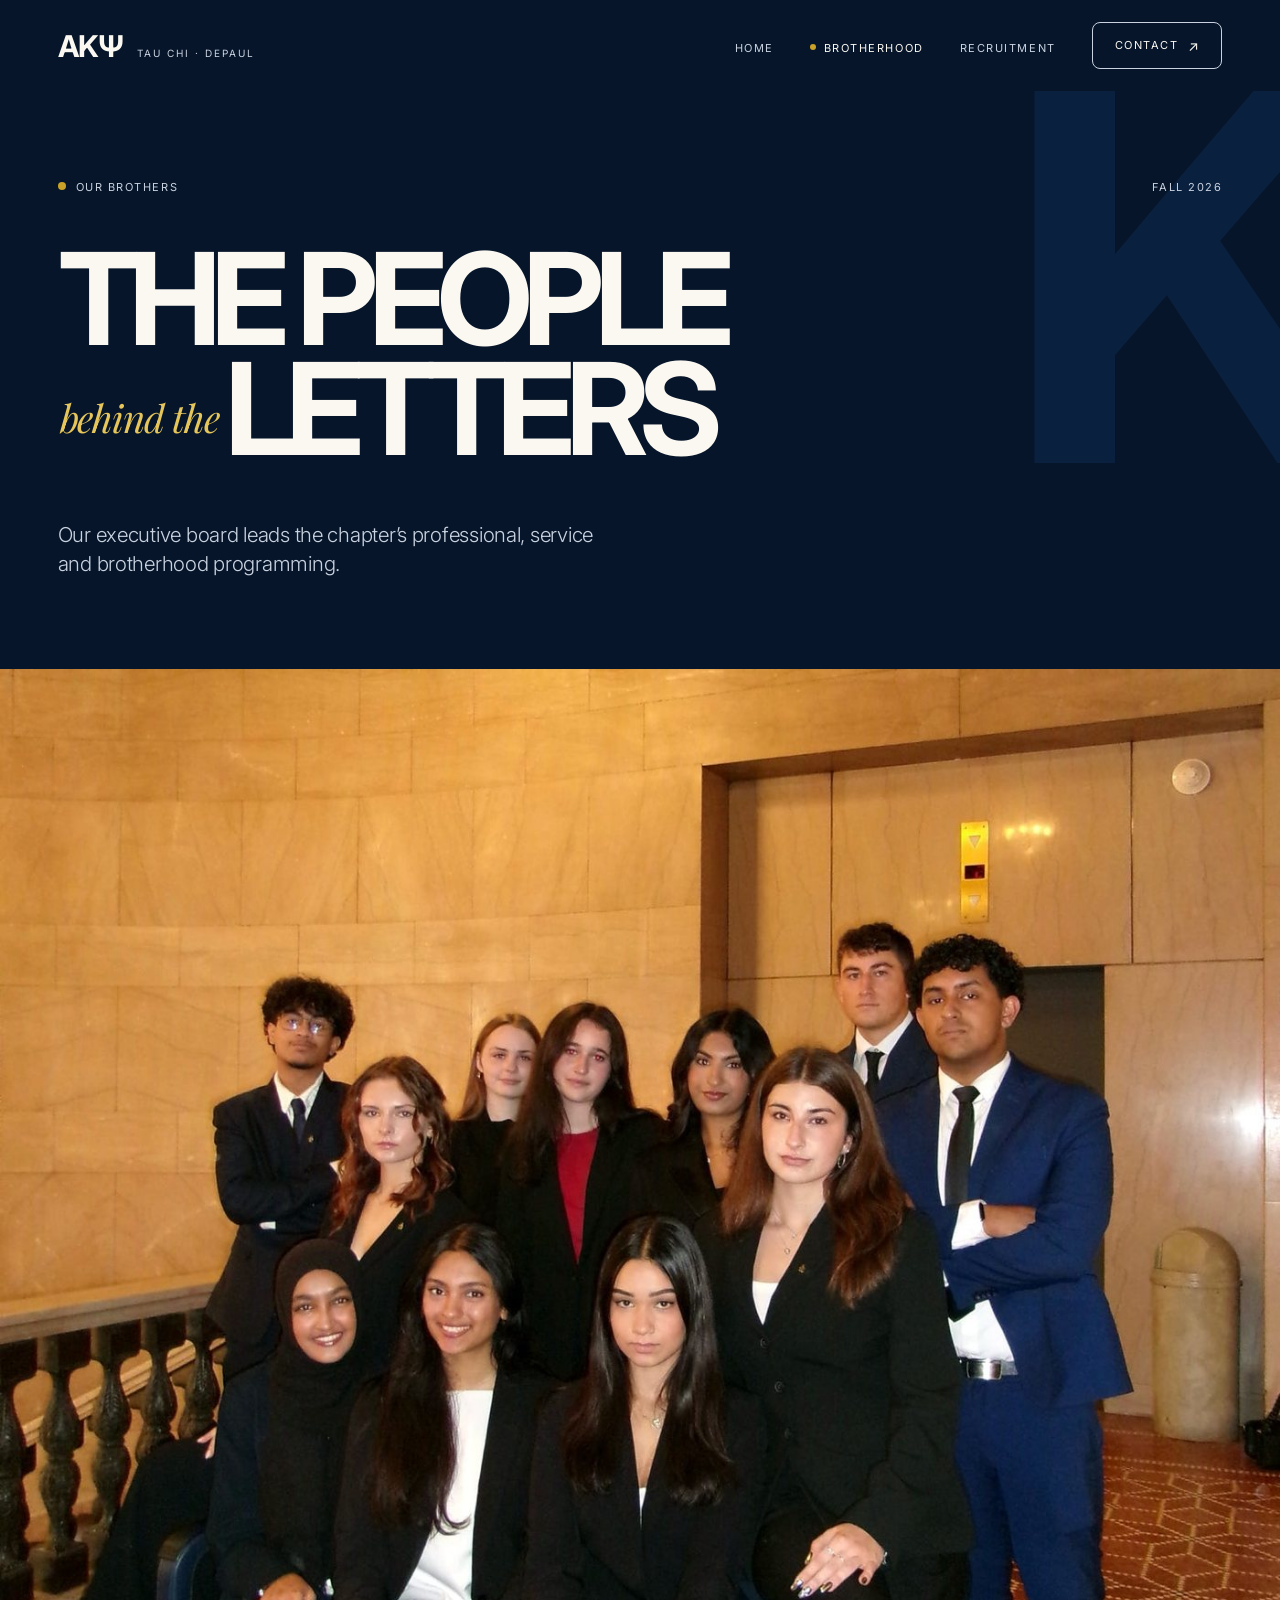
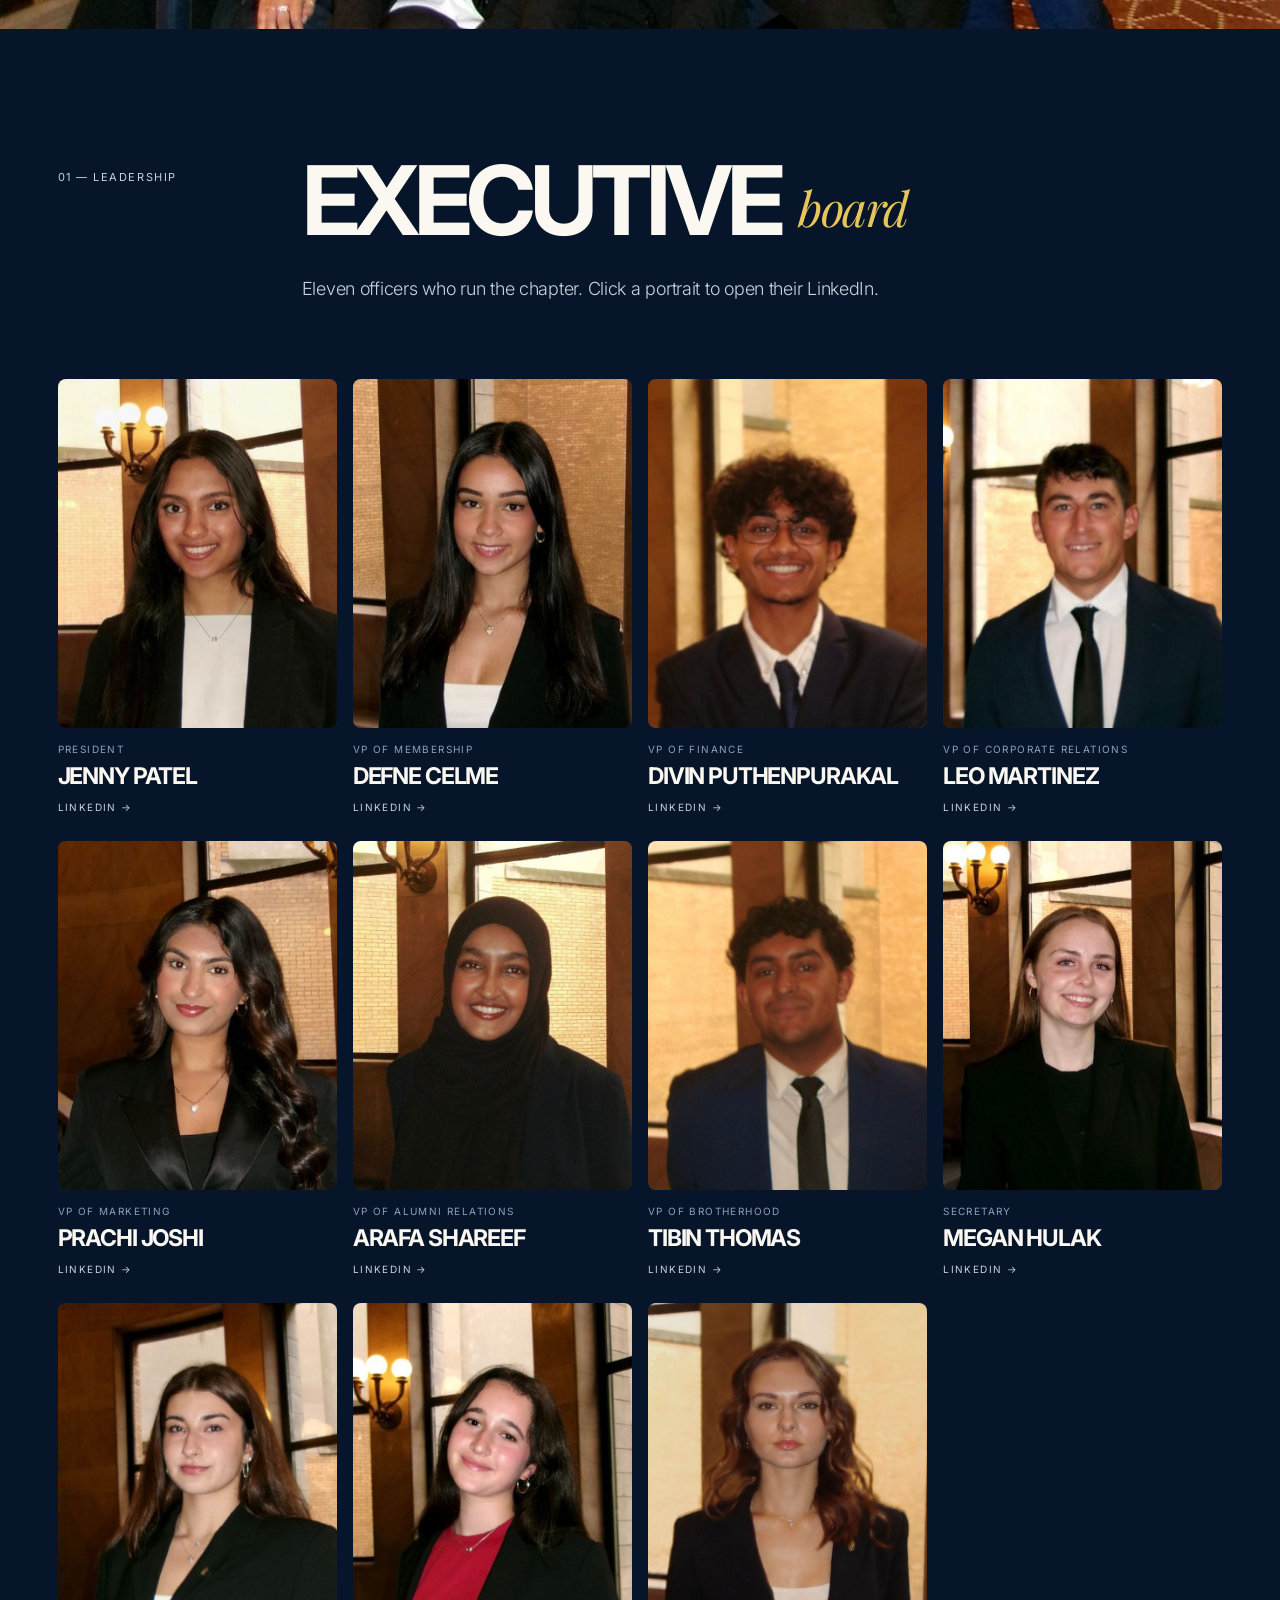
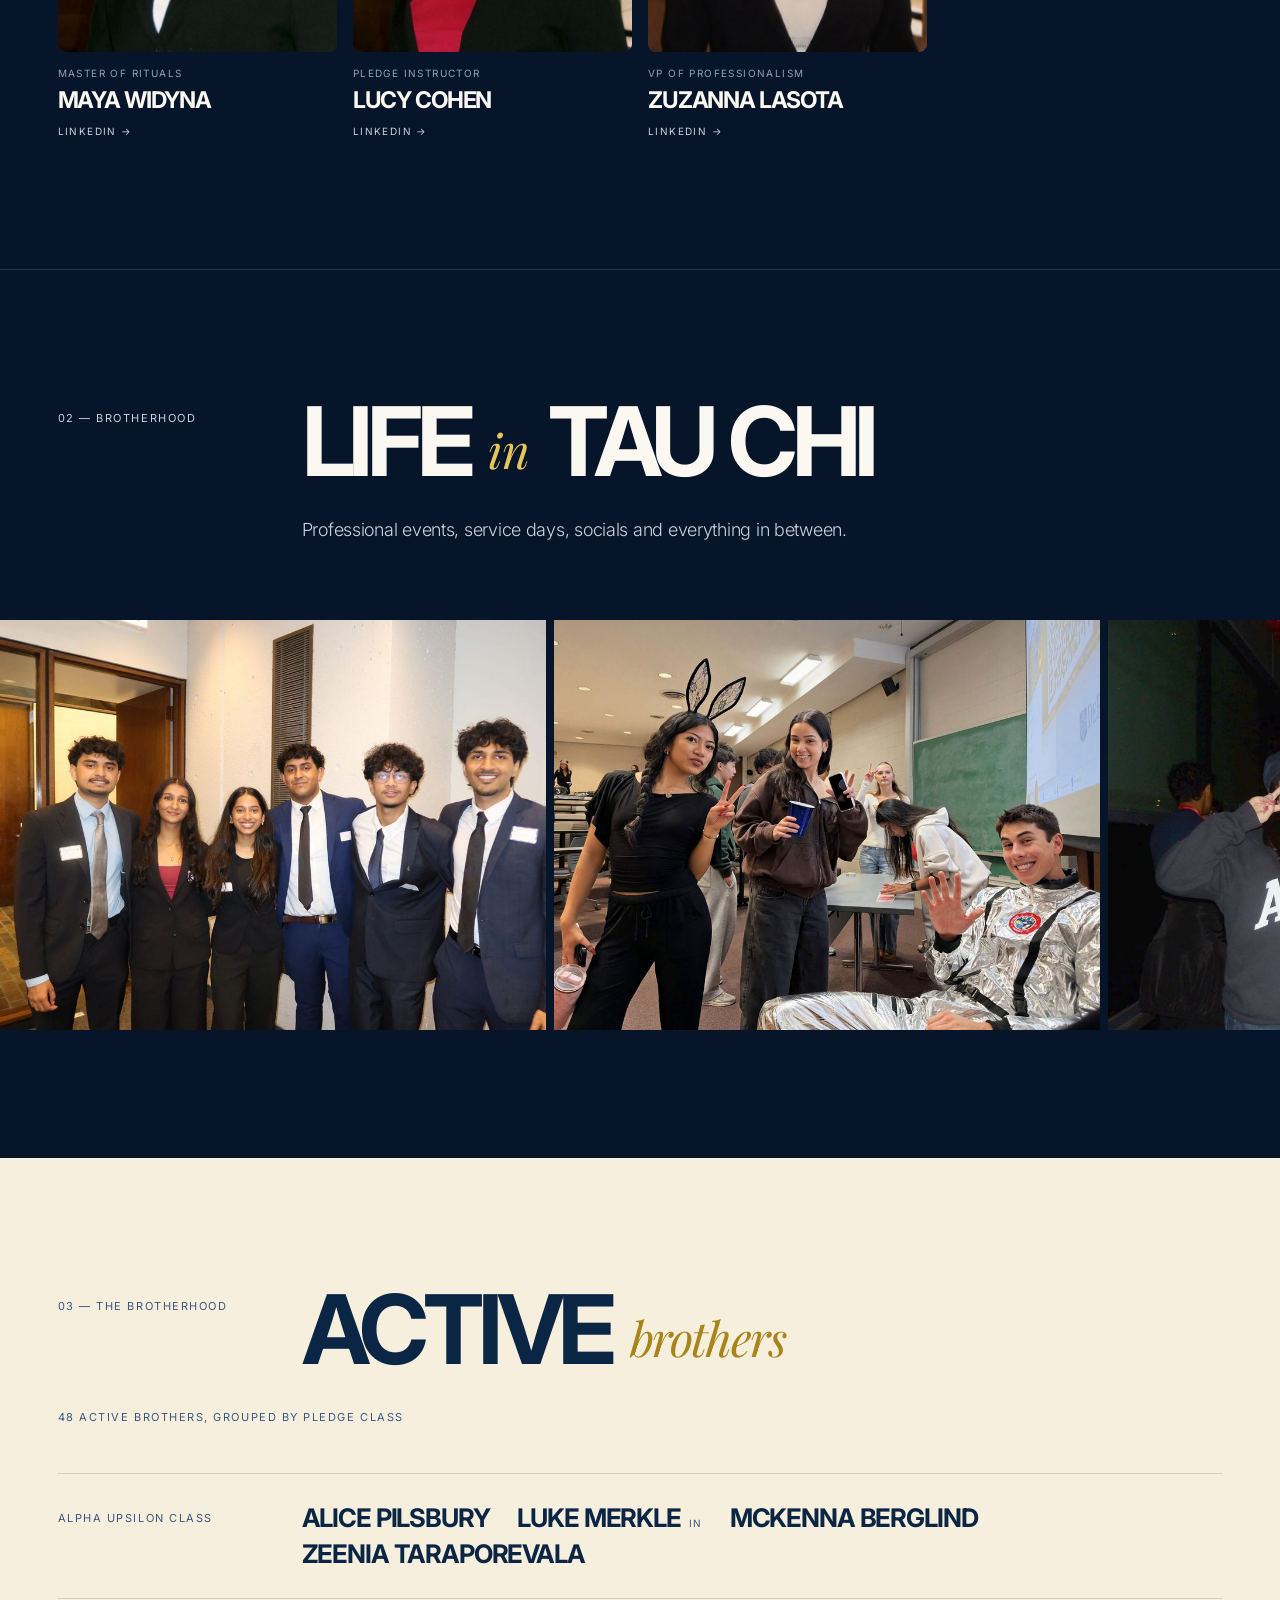
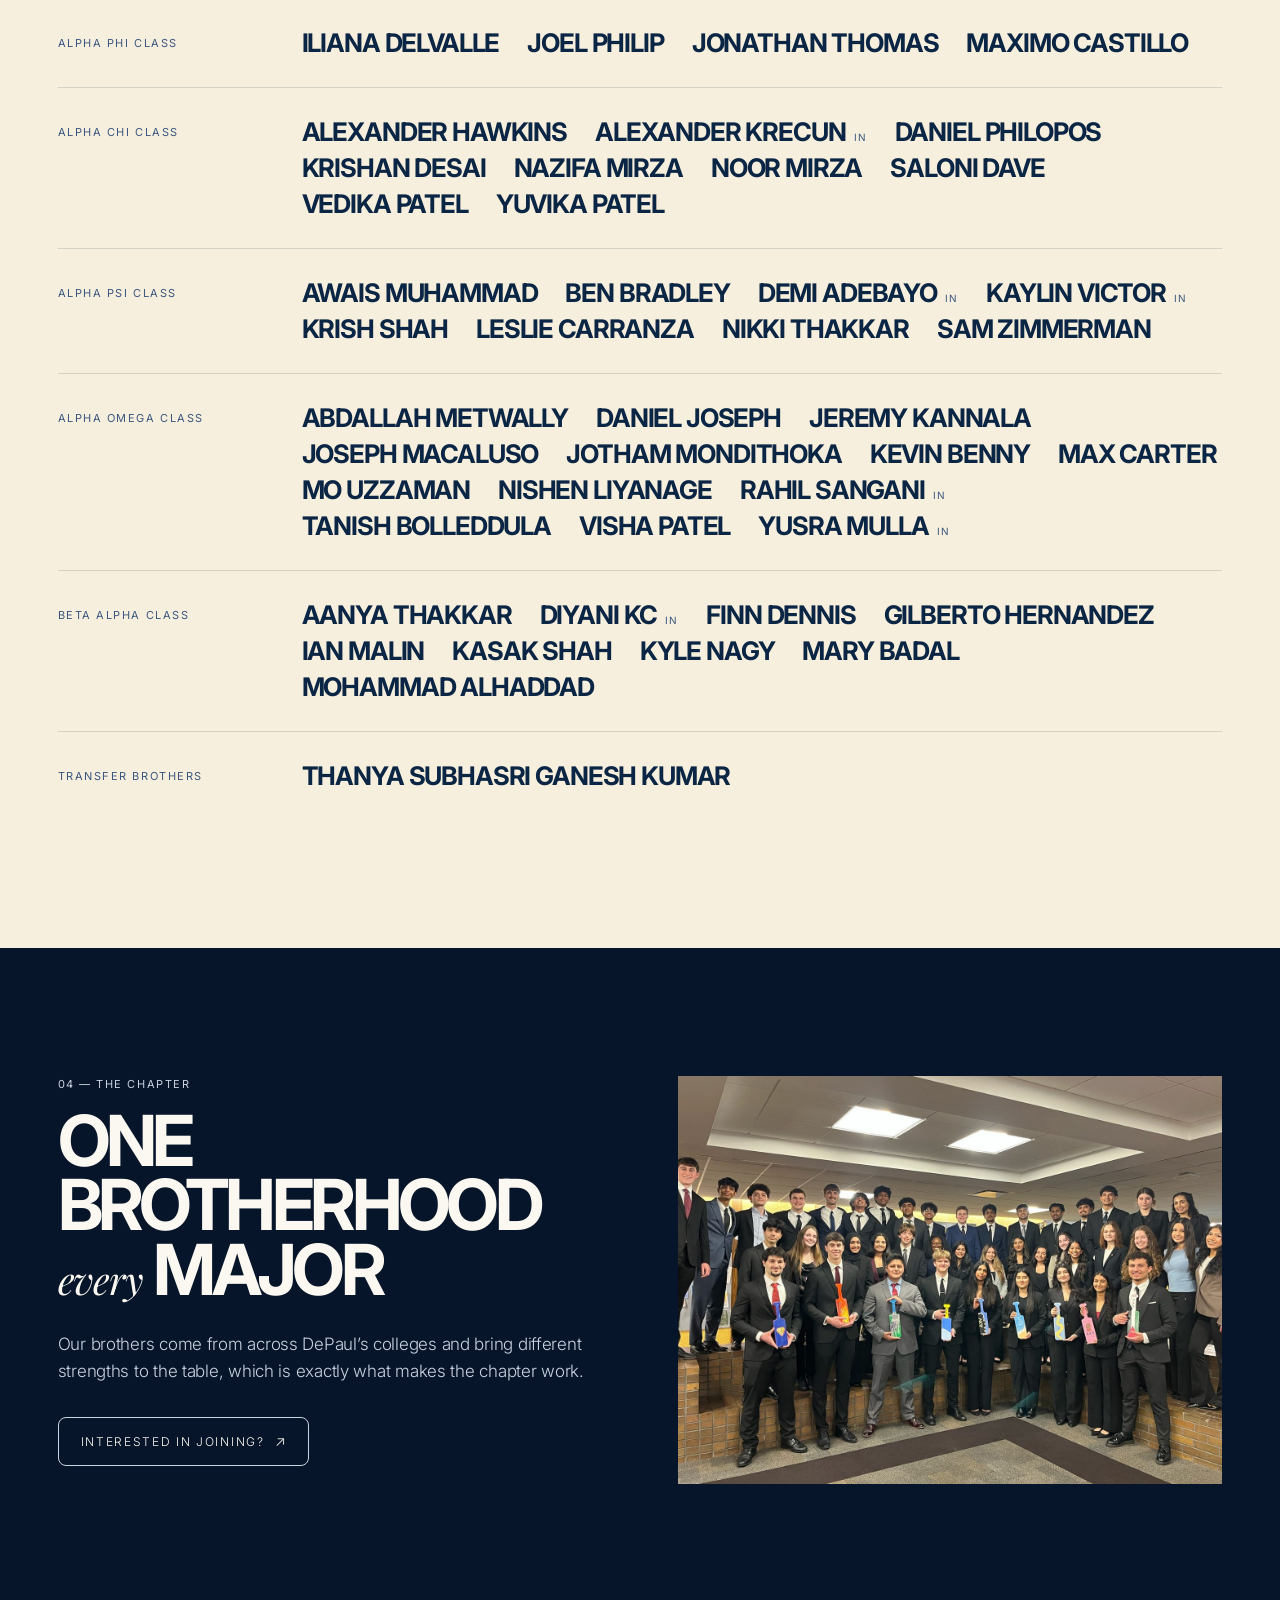
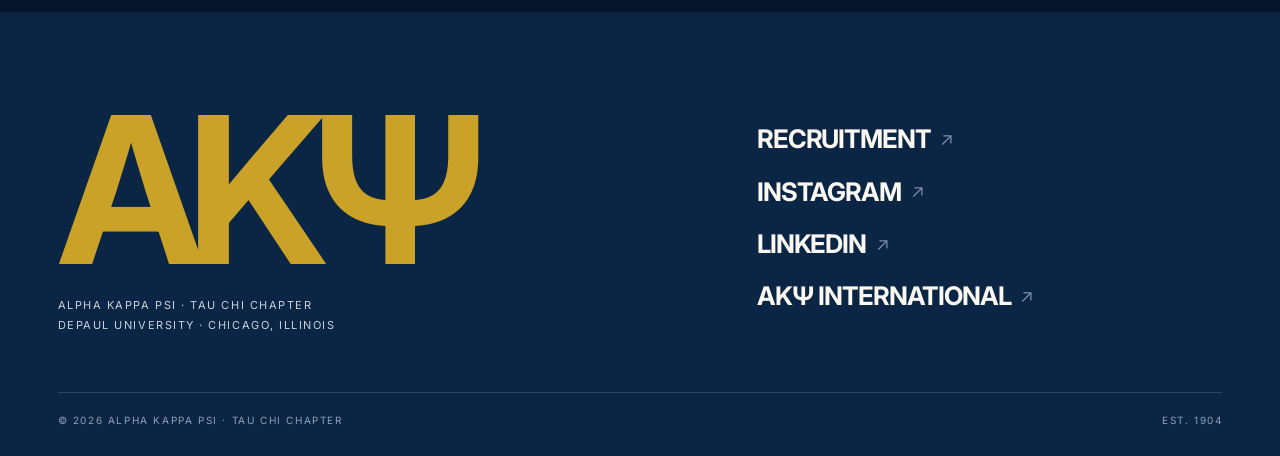
==== brothers.html @ d3342582 "Add files via upload" ====
<!doctype html>
<html lang="en">
<head>
  <meta charset="utf-8">
  <meta name="viewport" content="width=device-width, initial-scale=1">
  <title>Brotherhood | Alpha Kappa Psi Tau Chi, DePaul</title>
  <meta name="description" content="Meet the Fall 2026 executive board and the brothers of Alpha Kappa Psi&#x27;s Tau Chi Chapter at DePaul University.">
  <!-- Link previews + icons -->
  <link rel="canonical" href="https://depaulakpsi.org/brothers.html">
  <meta property="og:type" content="website">
  <meta property="og:site_name" content="Alpha Kappa Psi · Tau Chi Chapter">
  <meta property="og:title" content="Brotherhood | Alpha Kappa Psi Tau Chi, DePaul">
  <meta property="og:description" content="Meet the Fall 2026 executive board and the brothers of Alpha Kappa Psi&#x27;s Tau Chi Chapter at DePaul University.">
  <meta property="og:url" content="https://depaulakpsi.org/brothers.html">
  <meta property="og:image" content="https://depaulakpsi.org/images/og-image.jpg">
  <meta property="og:image:width" content="1200">
  <meta property="og:image:height" content="630">
  <meta property="og:image:alt" content="The Tau Chi Chapter of Alpha Kappa Psi at DePaul University">
  <meta name="twitter:card" content="summary_large_image">
  <meta name="theme-color" content="#061529">
  <link rel="icon" href="favicon.ico" sizes="any">
  <link rel="icon" type="image/png" sizes="32x32" href="images/icons/favicon-32.png">
  <link rel="apple-touch-icon" href="images/icons/apple-touch-icon.png">
  <!-- /previews -->
  <link rel="preconnect" href="https://fonts.googleapis.com">
  <link rel="preconnect" href="https://fonts.gstatic.com" crossorigin>
  <link href="https://fonts.googleapis.com/css2?family=Inter:wght@300;400;700&family=Playfair+Display:ital,wght@1,400&display=swap" rel="stylesheet">
  <link rel="stylesheet" href="css/style.css?v=17">
</head>
<body>
  <header class="site-header">
    <nav class="nav wrap" aria-label="Main">
      <a class="brand" href="index.html"><span class="brand-letters">ΑΚΨ</span><span class="brand-text">Tau Chi · DePaul</span></a>
      <button class="nav-toggle" aria-label="Open menu" aria-expanded="false"><span></span><span></span></button>
      <ul class="nav-links">
        <li><a href="index.html">Home</a></li>
        <li><a href="brothers.html">Brotherhood</a></li>
        <li><a href="recruitment.html">Recruitment</a></li>
        <li><a class="btn-line" href="#contact">Contact</a></li>
      </ul>
    </nav>
  </header>

  <section class="hero page-hero">
    <div class="hero-mark" aria-hidden="true">Κ</div>
    <div class="wrap">
      <div class="hero-top"><span class="label"><span class="dot"></span>Our brothers</span><span class="label">Fall 2026</span></div>
      <h1>
        <span class="row">The people</span>
        <span class="row"><em>behind the</em>letters</span>
      </h1>
      <div class="hero-foot"><p class="lead">Our executive board leads the chapter’s professional, service and brotherhood programming.</p></div>
    </div>
    <div class="hero-media"><img src="images/chapter/eboard.jpg" alt="The Fall 2026 Alpha Kappa Psi DePaul executive board"></div>
  </section>

  <section>
    <div class="wrap">
      <div class="sec-head section-head"><span class="label">01 — Leadership</span><h2>Executive <em>board</em></h2><p>Eleven officers who run the chapter. Click a portrait to open their LinkedIn.</p></div>
      <div id="exec-grid" class="exec-grid"></div>
    </div>
  </section>

  <section id="gallery-section" class="rule">
    <div class="wrap"><div class="sec-head section-head"><span class="label">02 — Brotherhood</span><h2>Life <em>in</em> Tau Chi</h2><p>Professional events, service days, socials and everything in between.</p></div></div>
    <div id="photo-strip" class="photo-strip"></div>
  </section>

  <section id="roster-section" class="linen">
    <div class="wrap">
      <div class="sec-head section-head"><span class="label">03 — The brotherhood</span><h2>Active <em>brothers</em></h2></div>
      <p class="roster-count" id="roster-count"></p>
      <div id="roster"></div>
    </div>
  </section>

  <section>
    <div class="wrap split">
      <div>
        <span class="label">04 — The chapter</span>
        <h2>One brotherhood <em>every</em> major</h2>
        <p>Our brothers come from across DePaul’s colleges and bring different strengths to the table, which is exactly what makes the chapter work.</p>
        <p style="margin-top:32px"><a class="btn-line" href="recruitment.html">Interested in joining?</a></p>
      </div>
      <div class="photo-frame"><img src="images/chapter/chapter.jpg" alt="The full Alpha Kappa Psi DePaul chapter" onerror="this.remove()"></div>
    </div>
  </section>

  <footer class="site-footer" id="contact">
    <div class="wrap">
      <div class="footer-grid">
        <div>
          <span class="brand-letters">ΑΚΨ</span>
          <p class="footer-name">Alpha Kappa Psi · Tau Chi Chapter<br>DePaul University · Chicago, Illinois</p>
        </div>
        <div class="footer-links">
          <a data-linktree>Recruitment</a>
          <a data-instagram target="_blank" rel="noopener">Instagram</a>
          <a data-linkedin target="_blank" rel="noopener">LinkedIn</a>
          <a href="https://akpsi.org" target="_blank" rel="noopener">AKΨ International</a>
          <a data-depaul-orgs target="_blank" rel="noopener">DePaul Student Orgs</a>
        </div>
      </div>
      <div class="footer-bottom"><span>© <span data-year></span> Alpha Kappa Psi · Tau Chi Chapter</span><span>Est. 1904</span></div>
    </div>
  </footer>

  <script src="data/site-data.js?v=5"></script>
  <script src="js/main.js?v=5"></script>
</body>
</html>
---- css/style.css ----
/* =========================================================
   Alpha Kappa Psi · Tau Chi — site styles
   Colors: edit --navy, --navy-deep, --gold and --linen just below.
   Void canvas, oversized bold caps, serif-italic connectives,
   one red accent used as punctuation, hairline chrome.
   ========================================================= */
:root {
  /* AKΨ palette: navy + gold, with cream and lighter navy as supporting tones */
  --navy-deep: #061529;      /* page canvas: deepest navy */
  --black: #030c18;
  --navy: #0b2545;  /* AKΨ navy: footer, raised panels */
  --smoke: #12305a;
  --graphite: #1d3f6e;
  --bone: #fbf8f1;      /* warm white text */
  --linen: #f6efdd;     /* cream editorial panel */
  --ash: #c9d2e0;       /* muted text on navy */
  --pebble: #8fa1bd;
  --iron: #3a5680;
  --gold: #c9a227;       /* AKΨ gold: the single accent */
  --gold-light: #e6c65a;
  --line: rgba(201, 210, 224, .18);
  --inset: rgba(255, 255, 255, .12) 0 2px 5px 0 inset;
  --sans: "Inter", ui-sans-serif, system-ui, -apple-system, "Segoe UI", Roboto, sans-serif;
  --serif: "Playfair Display", Georgia, serif;
  --pad: clamp(16px, 4.5vw, 64px);
}

* { box-sizing: border-box; }
html { -webkit-text-size-adjust: 100%; scroll-behavior: smooth; }
body {
  margin: 0; background: var(--navy-deep); color: var(--bone);
  font-family: var(--sans); font-weight: 400; font-size: 16px; line-height: 1.5; letter-spacing: -.017em;
  -webkit-font-smoothing: antialiased; overflow-x: hidden;
}
img { display: block; max-width: 100%; }
a { color: inherit; text-decoration: underline; text-decoration-color: var(--iron); text-underline-offset: 3px; }
h1, h2, h3, p { margin: 0; }
[hidden] { display: none !important; }
.wrap { padding-inline: var(--pad); max-width: 1600px; margin-inline: auto; }
em, .it { font-family: var(--serif); font-style: italic; font-weight: 400; text-transform: none; letter-spacing: -.03em; }

/* Labels: tiny tracked caps */
.label, .eyebrow {
  display: block; font-size: 11px; font-weight: 400; text-transform: uppercase; letter-spacing: .14em; color: var(--ash);
}
.label .dot, .eyebrow .dot { display: inline-block; width: 8px; height: 8px; border-radius: 50%; background: var(--gold); margin-right: 10px; vertical-align: 1px; }

/* ---------- Preview ribbon ---------- */
.ribbon { border-bottom: 1px solid var(--line); padding: 10px var(--pad); font-size: 10px; text-transform: uppercase; letter-spacing: .2em; color: var(--pebble); text-align: center; }

/* ---------- Top navigation (floats, not sticky) ---------- */
.site-header { position: relative; z-index: 20; }
.nav { display: flex; align-items: center; justify-content: space-between; gap: 24px; padding-block: 22px; }
.brand { text-decoration: none; display: flex; align-items: baseline; gap: 14px; }
.brand-letters { font-weight: 700; font-size: 30px; letter-spacing: -.04em; line-height: 1; }
.brand-text { font-size: 10px; text-transform: uppercase; letter-spacing: .2em; color: var(--ash); }
.nav-links { list-style: none; margin: 0; padding: 0; display: flex; align-items: center; gap: 36px; }
.nav-links a { text-decoration: none; font-size: 11px; text-transform: uppercase; letter-spacing: .14em; color: var(--ash); transition: color .2s, letter-spacing .25s; }
.nav-links a:hover { color: var(--bone); letter-spacing: .2em; }
.nav-links a.active { color: var(--bone); }
.nav-links a.active::before { content: ""; display: inline-block; width: 6px; height: 6px; border-radius: 50%; background: var(--gold); margin-right: 8px; vertical-align: 2px; }
.nav-links .btn-line { color: var(--bone); }
.nav-toggle { display: none; background: none; border: 1px solid var(--line); border-radius: 3px; padding: 10px 12px; cursor: pointer; }
.nav-toggle span { display: block; width: 18px; height: 1px; background: var(--bone); margin: 4px 0; }
@media (max-width: 820px) {
  .nav-toggle { display: block; }
  .brand-text { display: none; }
  .nav-links { display: none; position: absolute; top: 100%; left: 0; right: 0; flex-direction: column; align-items: flex-start; gap: 0; background: var(--navy); padding: 12px var(--pad) 28px; border-block: 1px solid var(--line); }
  .nav-links.open { display: flex; }
  .nav-links a { font-size: 34px; font-weight: 700; text-transform: uppercase; letter-spacing: -.05em; padding: 6px 0; color: var(--bone); }
  .nav-links a:hover { letter-spacing: -.05em; }
  .nav-links .btn-line { border: 0; padding: 6px 0; }
}

/* ---------- Actions ---------- */
.cta-link {
  display: inline-flex; align-items: center; gap: 10px; text-decoration: none; cursor: pointer;
  font-size: 12px; text-transform: uppercase; letter-spacing: .14em; color: var(--bone); padding: 14px 0;
  border-bottom: 1px solid var(--iron); transition: gap .25s ease, border-color .25s;
}
.cta-link::after { content: "↗"; font-size: 15px; letter-spacing: 0; transition: transform .25s ease; }
.cta-link:hover { gap: 16px; border-color: var(--bone); }
.cta-link:hover::after { transform: translate(2px, -2px); }
.btn-line, .btn, .btn-gold, .btn-navy {
  display: inline-flex; align-items: center; gap: 10px; text-decoration: none; cursor: pointer;
  border: 1px solid var(--ash); border-radius: 8px; padding: 12px 22px; background: transparent;
  font-family: var(--sans); font-size: 12px; text-transform: uppercase; letter-spacing: .14em; color: var(--bone);
  transition: background .25s, color .25s, border-color .25s;
}
.btn-line::after, .btn::after, .btn-gold::after, .btn-navy::after { content: "↗"; letter-spacing: 0; font-size: 14px; }
.btn-line:hover, .btn:hover, .btn-gold:hover, .btn-navy:hover { background: var(--bone); color: var(--navy-deep); border-color: var(--bone); }
.btn-solid { background: var(--gold); border-color: var(--gold); border-radius: 999px; color: var(--navy-deep); }
.btn-solid:hover { background: var(--bone); border-color: var(--bone); color: var(--navy-deep); }
.actions { display: flex; flex-wrap: wrap; gap: 28px; align-items: center; }

/* ---------- Sections ---------- */
section { padding-block: clamp(72px, 10vw, 128px); position: relative; }
.rule { border-top: 1px solid var(--line); }
.sec-head { display: grid; grid-template-columns: 220px 1fr; gap: 24px; margin-bottom: clamp(40px, 6vw, 80px); }
.sec-head h2 {
  font-size: clamp(44px, 7.5vw, 112px); font-weight: 700; text-transform: uppercase; line-height: .9; letter-spacing: -.065em;
}
.sec-head h2 em { color: var(--gold-light); font-size: .5em; letter-spacing: -.03em; vertical-align: .15em; margin: 0 .1em; }
.sec-head p { grid-column: 2; font-size: 18px; font-weight: 300; color: var(--ash); max-width: 620px; line-height: 1.5; margin-top: 8px; }
.sec-head .label { padding-top: 12px; }
@media (max-width: 820px) { .sec-head { grid-template-columns: 1fr; gap: 16px; } .sec-head p { grid-column: auto; } .sec-head .label { padding-top: 0; } }

/* ---------- Hero ---------- */
.hero { padding-block: clamp(40px, 7vw, 88px) 0; overflow: hidden; }
.hero-mark {
  position: absolute; right: -4vw; top: -3vw; z-index: 0; pointer-events: none; user-select: none;
  font-size: clamp(260px, 42vw, 680px); font-weight: 700; line-height: .8; letter-spacing: -.08em; color: var(--navy);
}
.hero .wrap { position: relative; z-index: 1; }
.hero-top { display: flex; justify-content: space-between; gap: 24px; align-items: flex-start; margin-bottom: clamp(28px, 4vw, 48px); }
.hero h1 {
  font-size: clamp(56px, 12.5vw, 200px); font-weight: 700; text-transform: uppercase; line-height: .86; letter-spacing: -.075em;
}
.hero h1 .row { display: block; }
.hero h1 em { color: var(--gold-light); font-size: .3em; letter-spacing: -.03em; vertical-align: .55em; margin: 0 .15em 0 .05em; font-weight: 400; }
.hero h1 .red-dot { display: inline-block; width: .13em; height: .13em; border-radius: 50%; background: var(--gold); margin-left: .04em; vertical-align: .02em; }
.hero-foot { display: grid; grid-template-columns: 1fr auto; gap: 32px; align-items: end; margin-top: clamp(32px, 5vw, 56px); }
.hero .lead { font-size: clamp(17px, 1.6vw, 22px); font-weight: 300; color: var(--ash); max-width: 560px; line-height: 1.45; }
.hero-media { margin-top: clamp(48px, 7vw, 96px); }
.hero-media img { width: 100%; }
@media (max-width: 820px) { .hero-foot { grid-template-columns: 1fr; } .hero-top .label:last-child { display: none; } }
.page-hero h1 { font-size: clamp(52px, 10vw, 160px); }

/* ---------- Stats ---------- */
.stats-row { display: grid; grid-template-columns: repeat(4, 1fr); border-top: 1px solid var(--line); }
.stat-item { padding: 32px 24px 8px 0; border-right: 1px solid var(--line); padding-left: 24px; }
.stat-item:first-child { padding-left: 0; }
.stat-item:last-child { border-right: 0; }
.stat-item strong { display: block; font-size: clamp(56px, 7vw, 112px); font-weight: 700; line-height: .9; letter-spacing: -.07em; }
.stat-item span { display: block; margin-top: 16px; font-size: 11px; text-transform: uppercase; letter-spacing: .14em; color: var(--ash); max-width: 200px; line-height: 1.5; }
@media (max-width: 820px) {
  .stats-row { grid-template-columns: repeat(2, 1fr); }
  .stat-item { padding: 24px 12px 24px 0; border-right: 0; border-bottom: 1px solid var(--line); }
  .stat-item:nth-child(odd) { border-right: 1px solid var(--line); }
  .stat-item:nth-child(even) { padding-left: 16px; }
}

/* ---------- Linen editorial panel (the one light section) ---------- */
.linen { background: var(--linen); color: var(--navy); }
.linen h2, .linen h3 { color: var(--navy); }
.linen .label, .linen .eyebrow { color: var(--iron); }
.linen a { text-decoration-color: var(--pebble); }
.split { display: grid; grid-template-columns: 1fr 1fr; gap: clamp(32px, 6vw, 96px); align-items: start; }
.split h2 { font-size: clamp(40px, 5.5vw, 80px); font-weight: 700; text-transform: uppercase; line-height: .92; letter-spacing: -.065em; margin: 16px 0 28px; }
.split h2 em { font-size: .55em; letter-spacing: -.03em; }
.split p { font-size: 17px; line-height: 1.6; max-width: 540px; }
.split p + p { margin-top: 1em; }
.linen .split p { color: #33445e; }
.linen .pull-quote blockquote { color: var(--navy); }
section:not(.linen) .split p { color: var(--ash); font-weight: 300; }
.photo-frame img { width: 100%; aspect-ratio: 4 / 3; object-fit: cover; object-position: center 30%; }
@media (max-width: 860px) { .split { grid-template-columns: 1fr; } }
.pull-quote { margin: clamp(72px, 10vw, 128px) 0 0; padding-top: 40px; border-top: 1px solid var(--iron); display: grid; grid-template-columns: 220px 1fr; gap: 24px; }
.pull-quote blockquote { margin: 0; font-family: var(--serif); font-style: italic; font-size: clamp(30px, 4.2vw, 60px); line-height: 1.08; letter-spacing: -.035em; }
.pull-quote figcaption { font-size: 11px; text-transform: uppercase; letter-spacing: .14em; color: var(--iron); padding-top: 14px; }
@media (max-width: 820px) { .pull-quote { grid-template-columns: 1fr; } }

/* ---------- Cards ---------- */
.cards { display: grid; grid-template-columns: repeat(2, 1fr); gap: 24px; }
.card {
  background: var(--navy-deep); border: 1px solid var(--line); border-radius: 8px; padding: clamp(24px, 3vw, 36px);
  display: flex; flex-direction: column; min-height: 280px; transition: border-color .3s, background .3s;
}
.card:hover { border-color: var(--ash); background: var(--navy); }
.card .num { font-size: 11px; letter-spacing: .14em; color: var(--pebble); margin-bottom: auto; padding-bottom: 48px; display: flex; justify-content: space-between; text-transform: uppercase; }
.card .num::after { content: "↗"; letter-spacing: 0; font-size: 15px; color: var(--iron); }
.card h3 { font-size: clamp(28px, 3vw, 42px); font-weight: 700; text-transform: uppercase; line-height: .95; letter-spacing: -.055em; margin-bottom: 16px; }
.card p { color: var(--ash); font-weight: 300; font-size: 16px; }
.card.featured { border-color: var(--gold); }
@media (max-width: 760px) { .cards { grid-template-columns: 1fr; } .card { min-height: 0; } }

/* Values: numbered editorial list */
.values { border-top: 1px solid var(--line); }
.value { display: grid; grid-template-columns: 220px 1.2fr 1fr; gap: 24px; align-items: baseline; padding: 28px 0; border-bottom: 1px solid var(--line); transition: padding .3s ease; }
.value:hover { padding-left: 16px; }
.value .num { font-size: 11px; letter-spacing: .14em; color: var(--pebble); }
.value h3 { font-size: clamp(40px, 6vw, 96px); font-weight: 700; text-transform: uppercase; line-height: .9; letter-spacing: -.07em; }
.value:hover h3 em { color: var(--gold); }
.value p { color: var(--ash); font-weight: 300; font-size: 16px; max-width: 380px; }
@media (max-width: 820px) { .value { grid-template-columns: 1fr; gap: 10px; } .value:hover { padding-left: 0; } }

/* ---------- Chapter life: full-bleed collage ---------- */
.life-grid { display: grid; grid-template-columns: 1.3fr 1fr; gap: 8px; }
.life-grid figure { margin: 0; position: relative; overflow: hidden; }
.life-grid img { width: 100%; height: 100%; aspect-ratio: 4 / 3; object-fit: cover; transition: transform .8s cubic-bezier(.2,.7,.2,1); }
.life-grid figure:hover img { transform: scale(1.03); }
.life-grid figure.wide { grid-column: 1 / -1; }
.life-grid figure.wide img { aspect-ratio: 1800 / 709; }
.life-grid figcaption {
  position: absolute; left: 0; bottom: 0; right: 0; padding: 48px 20px 18px;
  background: linear-gradient(transparent, rgba(6,21,41,.88)); font-size: 11px; text-transform: uppercase; letter-spacing: .14em;
}
.life-more { margin-top: 40px; }
@media (max-width: 700px) { .life-grid { grid-template-columns: 1fr; } }

/* ---------- Company marquee: oversized type ---------- */
.marquee { overflow: hidden; border-top: 1px solid var(--line); }
.marquee:last-child { border-bottom: 1px solid var(--line); }
.marquee-track { display: flex; width: max-content; animation: marquee 60s linear infinite; }
.marquee.reverse .marquee-track { animation-direction: reverse; animation-duration: 80s; }
.marquee:hover .marquee-track { animation-play-state: paused; }
.marquee-set { display: flex; flex-shrink: 0; }
.marquee-set span { white-space: nowrap; padding: 18px 0; display: inline-flex; align-items: center; font-size: clamp(22px, 2.6vw, 36px); font-weight: 300; letter-spacing: -.04em; color: var(--ash); }
.marquee-set span::after { content: "✕"; font-size: .4em; color: var(--iron); margin: 0 .9em; }
.marquee.featured .marquee-set span { font-size: clamp(44px, 6.5vw, 104px); font-weight: 700; text-transform: uppercase; letter-spacing: -.065em; color: var(--bone); padding: 14px 0; }
.marquee.featured .marquee-set span:nth-child(3n+2) { font-family: var(--serif); font-style: italic; font-weight: 400; text-transform: none; letter-spacing: -.04em; }
.marquee.featured .marquee-set span::after { content: ""; width: .14em; height: .14em; border-radius: 50%; background: var(--bone); margin: 0 .45em; }
.marquee.featured .marquee-set span:nth-child(5n+3)::after { background: var(--gold); }
@keyframes marquee { from { transform: translateX(0); } to { transform: translateX(-50%); } }
@media (prefers-reduced-motion: reduce) {
  .marquee-track { animation: none; width: auto; }
  .marquee-set { flex-wrap: wrap; }
  .marquee-set[aria-hidden="true"] { display: none; }
}

/* ---------- CTA ---------- */
.cta { overflow: hidden; }
.cta-box { border: 1px solid var(--gold); border-radius: 14.4px; padding: clamp(32px, 6vw, 88px); position: relative; overflow: hidden; background: var(--navy-deep); }
.cta h2 { font-size: clamp(52px, 10vw, 168px); font-weight: 700; text-transform: uppercase; line-height: .86; letter-spacing: -.075em; margin: 24px 0 32px; }
.cta h2 em { font-size: .32em; vertical-align: .6em; letter-spacing: -.03em; margin: 0 .25em 0 .3em; }
.cta p { color: var(--ash); font-weight: 300; font-size: 18px; max-width: 560px; margin-bottom: 32px; }
.cta .fine-print { font-size: 11px; text-transform: uppercase; letter-spacing: .12em; color: var(--pebble); margin: 32px 0 0; max-width: none; }

/* ---------- FAQ ---------- */
.faq { border-top: 1px solid var(--line); }
.faq details { border-bottom: 1px solid var(--line); }
.faq summary {
  list-style: none; cursor: pointer; padding: 28px 56px 28px 0; position: relative;
  font-size: clamp(22px, 2.6vw, 36px); font-weight: 700; text-transform: uppercase; letter-spacing: -.05em; line-height: 1;
  transition: padding .3s ease;
}
.faq summary:hover { padding-left: 12px; }
.faq summary::-webkit-details-marker { display: none; }
.faq summary::after { content: "↗"; position: absolute; right: 0; top: 50%; transform: translateY(-50%); font-weight: 300; font-size: 22px; color: var(--ash); transition: transform .3s ease; letter-spacing: 0; }
.faq details[open] summary::after { transform: translateY(-50%) rotate(90deg); color: var(--gold); }
.faq details p { color: var(--ash); font-weight: 300; font-size: 17px; max-width: 720px; padding: 0 0 28px; }
.faq-wrap { display: grid; grid-template-columns: 220px 1fr; gap: 24px; }
@media (max-width: 820px) { .faq-wrap { grid-template-columns: 1fr; } }

/* ---------- Footer ---------- */
.site-footer { background: var(--navy); padding: clamp(56px, 8vw, 96px) 0 28px; overflow: hidden; }
.footer-grid { display: grid; grid-template-columns: 1.4fr 1fr; gap: 48px; }
.footer-grid .brand-letters { font-size: clamp(96px, 16vw, 240px); letter-spacing: -.08em; line-height: .8; display: block; }
.footer-name { margin-top: 24px; font-size: 11px; text-transform: uppercase; letter-spacing: .14em; color: var(--ash); line-height: 1.8; }
.footer-links { display: flex; flex-direction: column; gap: 14px; padding-top: 12px; }
.footer-links a { text-decoration: none; font-size: clamp(20px, 2vw, 28px); font-weight: 700; text-transform: uppercase; letter-spacing: -.045em; display: inline-flex; gap: 10px; align-items: center; width: fit-content; transition: gap .25s; }
.footer-links a::after { content: "↗"; font-weight: 300; font-size: .7em; color: var(--pebble); }
.footer-links a:hover { gap: 18px; }
.footer-bottom { margin-top: 56px; padding-top: 20px; border-top: 1px solid var(--line); font-size: 10px; text-transform: uppercase; letter-spacing: .16em; color: var(--pebble); display: flex; justify-content: space-between; gap: 16px; flex-wrap: wrap; }
@media (max-width: 820px) { .footer-grid { grid-template-columns: 1fr; } }

/* ---------- Brotherhood: exec board ---------- */
.exec-grid { display: grid; grid-template-columns: repeat(4, 1fr); gap: 24px 16px; }
.member { position: relative; }
.member.has-link { cursor: pointer; }
.member-photo { aspect-ratio: 4 / 5; position: relative; background: var(--smoke); overflow: hidden; border-radius: 8px; }
.member-photo img { position: absolute; inset: 0; z-index: 1; width: 100%; height: 100%; object-fit: cover; object-position: center top; transition: transform .6s cubic-bezier(.2,.7,.2,1); }
.member:hover .member-photo img { transform: scale(1.03); }
.member-initials { position: absolute; inset: 0; display: grid; place-items: center; font-size: 48px; font-weight: 700; color: var(--graphite); letter-spacing: -.06em; }
.member-body { padding: 14px 0 0; border-top: 0; }
.member-role { font-size: 10px; text-transform: uppercase; letter-spacing: .14em; color: var(--pebble); }
.member h3 { font-size: clamp(20px, 1.8vw, 26px); font-weight: 700; text-transform: uppercase; letter-spacing: -.05em; line-height: 1; margin: 8px 0 4px; }
.member-meta { font-size: 13px; color: var(--pebble); }
.member-link { display: inline-block; margin-top: 8px; font-size: 10px; text-transform: uppercase; letter-spacing: .14em; color: var(--ash); text-decoration: none; }
.member.has-link .member-link::after { content: ""; position: absolute; inset: 0; z-index: 2; }
.member:hover .member-link { color: var(--bone); }
.member:hover .member-photo { outline: 1px solid var(--gold); outline-offset: 4px; }
@media (max-width: 1000px) { .exec-grid { grid-template-columns: repeat(3, 1fr); } }
@media (max-width: 680px) { .exec-grid { grid-template-columns: repeat(2, 1fr); gap: 24px 10px; } }

/* ---------- Brotherhood: photo strip ---------- */
.photo-strip { overflow: hidden; }
.photo-track { display: flex; width: max-content; animation: marquee 90s linear infinite; }
.photo-strip:hover .photo-track { animation-play-state: paused; }
.photo-set { display: flex; gap: 8px; padding-right: 8px; flex-shrink: 0; }
.photo-set figure { margin: 0; height: clamp(240px, 32vw, 460px); flex-shrink: 0; background: var(--smoke); }
.photo-set img { height: 100%; width: auto; }
@media (prefers-reduced-motion: reduce) { .photo-strip { overflow-x: auto; } .photo-track { animation: none; } .photo-set[aria-hidden="true"] { display: none; } }

/* ---------- Brotherhood: roster (on linen) ---------- */
.roster-count { font-size: 11px; text-transform: uppercase; letter-spacing: .14em; color: var(--iron); margin: -40px 0 48px; }
.pledge-class { display: grid; grid-template-columns: 220px 1fr; gap: 24px; padding: 28px 0; border-top: 1px solid rgba(11,37,69,.15); }
.pledge-class h3 { font-size: 11px; font-weight: 400; text-transform: uppercase; letter-spacing: .14em; color: var(--iron); padding-top: 8px; }
.roster { display: flex; flex-wrap: wrap; gap: 4px 28px; }
.brother { display: inline-flex; align-items: baseline; gap: 8px; text-decoration: none; color: var(--navy); font-size: clamp(20px, 2vw, 28px); font-weight: 700; letter-spacing: -.045em; text-transform: uppercase; line-height: 1.25; }
.brother .in { font-family: var(--sans); font-size: 10px; font-weight: 400; letter-spacing: .1em; color: var(--iron); }
a.brother:hover { text-decoration: underline; text-decoration-color: var(--gold); text-decoration-thickness: 2px; }
@media (max-width: 820px) { .pledge-class { grid-template-columns: 1fr; gap: 12px; } }

/* ---------- Recruitment ---------- */
.notice { border: 1px solid var(--line); border-radius: 8px; padding: clamp(24px, 4vw, 40px); box-shadow: var(--inset); background: var(--navy); }
.notice p { font-size: 18px; font-weight: 300; color: var(--ash); }
.notice strong { display: block; font-size: clamp(26px, 3vw, 40px); font-weight: 700; text-transform: uppercase; letter-spacing: -.05em; line-height: 1; color: var(--bone); margin-bottom: 14px; }
.notice a { color: var(--bone); }
.schedule { display: grid; gap: 0; border-top: 1px solid var(--line); }
.event { display: grid; grid-template-columns: 220px 1fr; gap: 24px; padding: 28px 0; border-bottom: 1px solid var(--line); }
.event-date { font-size: 32px; font-weight: 700; letter-spacing: -.05em; text-transform: uppercase; line-height: 1; }
.event-date small { display: block; font-size: 11px; font-weight: 400; letter-spacing: .14em; color: var(--pebble); margin-top: 8px; }
.event h3 { font-size: 32px; font-weight: 700; text-transform: uppercase; letter-spacing: -.05em; line-height: 1; }
.event p { color: var(--ash); margin-top: 8px; }
.form-wrap { border: 1px solid var(--line); border-radius: 8px; overflow: hidden; background: var(--bone); }
.form-wrap iframe { width: 100%; height: 900px; border: 0; }

/* ---------- Events page ---------- */
.event-block { padding-top: 40px; border-top: 1px solid var(--line); }
.event-block + .event-block { margin-top: clamp(72px, 10vw, 128px); }
.event-head { display: grid; grid-template-columns: 220px 1fr; gap: 24px; margin-bottom: 32px; }
.event-head h2 { grid-column: 2; font-size: clamp(40px, 6.5vw, 104px); font-weight: 700; text-transform: uppercase; line-height: .9; letter-spacing: -.065em; }
.event-head p { grid-column: 2; color: var(--ash); font-weight: 300; font-size: 18px; max-width: 620px; }
.event-head .eyebrow { grid-column: 1; grid-row: 1; padding-top: 10px; }
.gallery { display: grid; grid-template-columns: repeat(4, 1fr); grid-auto-rows: 240px; gap: 8px; }
.gallery a { display: block; overflow: hidden; background: var(--smoke); }
.gallery a.lead { grid-column: span 2; grid-row: span 2; }
.gallery img { width: 100%; height: 100%; object-fit: cover; transition: transform .6s ease; }
.gallery a:hover img { transform: scale(1.03); }
.gallery.single { display: block; }
.gallery.single img { height: auto; }
@media (max-width: 820px) { .event-head { grid-template-columns: 1fr; } .event-head h2, .event-head p, .event-head .eyebrow { grid-column: auto; grid-row: auto; } .gallery { grid-template-columns: repeat(2, 1fr); grid-auto-rows: 150px; } }

/* ---------- Motion ---------- */
.anim .reveal { opacity: 0; transform: translateY(40px); transition: opacity .9s ease, transform .9s cubic-bezier(.2,.7,.2,1); }
.anim .reveal.in { opacity: 1; transform: none; }
.hero h1 .row { animation: rise 1s cubic-bezier(.2,.7,.2,1) both; }
.hero h1 .row:nth-child(2) { animation-delay: .1s; }
.hero h1 .row:nth-child(3) { animation-delay: .2s; }
.hero-foot, .hero-top { animation: fade 1.2s ease .35s both; }
@keyframes rise { from { opacity: 0; transform: translateY(.35em); } to { opacity: 1; transform: none; } }
@keyframes fade { from { opacity: 0; } to { opacity: 1; } }
@media (prefers-reduced-motion: reduce) { .hero h1 .row, .hero-foot, .hero-top { animation: none; } .anim .reveal { opacity: 1; transform: none; } }

/* ---------- Beta Gamma pop-up ---------- */
.congrats { position: fixed; inset: 0; z-index: 9000; display: grid; place-items: center; padding: 16px; background: rgba(6,21,41,.85); opacity: 0; transition: opacity .35s ease; }
.congrats.show { opacity: 1; }
.congrats[hidden] { display: none; }
.congrats-confetti { position: fixed; inset: 0; width: 100%; height: 100%; pointer-events: none; z-index: 9001; }
.congrats-card { position: relative; z-index: 9002; width: min(680px, 100%); max-height: calc(100vh - 32px); overflow: auto; background: var(--navy-deep); border: 1px solid var(--gold); border-radius: 14.4px; transform: translateY(24px); transition: transform .5s cubic-bezier(.2,.8,.2,1); }
.congrats.show .congrats-card { transform: none; }
.congrats-card img { width: 100%; aspect-ratio: 1800 / 709; object-fit: cover; }
.congrats-body { padding: 28px 28px 32px; }
.congrats-kicker { font-size: 11px; text-transform: uppercase; letter-spacing: .14em; color: var(--ash); margin-bottom: 14px; }
.congrats-kicker::before { content: ""; display: inline-block; width: 8px; height: 8px; border-radius: 50%; background: var(--gold); margin-right: 10px; vertical-align: 1px; }
.congrats-body h2 { font-size: clamp(36px, 6vw, 60px); font-weight: 700; text-transform: uppercase; line-height: .9; letter-spacing: -.065em; margin-bottom: 16px; }
.congrats-body p { color: var(--ash); font-weight: 300; margin-bottom: 24px; }
.congrats-close { position: absolute; top: 12px; right: 12px; width: 38px; height: 38px; border-radius: 3px; border: 1px solid var(--line); background: rgba(6,21,41,.7); color: var(--bone); font-size: 20px; cursor: pointer; }
.congrats-close:hover { border-color: var(--bone); }

/* Gold touches that complement the navy */
.cta-link:hover { border-color: var(--gold); }
.cta-link::after { color: var(--gold); }
.linen .sec-head h2 em, .linen .split h2 em { color: #a8841a; }
.linen .label .dot { background: var(--gold); }
.hero-mark { color: var(--navy); opacity: .75; }
.stat-item strong { color: var(--bone); }
.stat-item:first-child strong { color: var(--gold); }
.footer-grid .brand-letters { color: var(--gold); }

/* ---------- Opening animation: ΑΚΨ letters (home page, once per visit) ---------- */
.intro {
  position: fixed; inset: 0; z-index: 200; display: grid; place-items: center; cursor: pointer;
  background: var(--navy-deep); animation: introOut .4s ease 1.2s forwards;
}
.intro-inner { text-align: center; }
.intro-letters { display: flex; justify-content: center; gap: .02em; font-weight: 700; color: var(--gold);
  font-size: clamp(6rem, 22vw, 15rem); line-height: .9; letter-spacing: -.06em; }
.intro-letters span { display: inline-block; opacity: 0; transform: translateY(.2em); filter: blur(10px);
  animation: letterIn .55s cubic-bezier(.2,.7,.2,1) forwards; }
.intro-letters span:nth-child(1) { animation-delay: .05s; }
.intro-letters span:nth-child(2) { animation-delay: .22s; }
.intro-letters span:nth-child(3) { animation-delay: .39s; }
.intro-line { height: 1px; width: min(280px, 60vw); margin: 1.6rem auto 1.1rem; background: var(--gold); transform: scaleX(0); animation: lineIn .35s ease .7s forwards; }
.intro-sub { color: var(--ash); font-size: 11px; letter-spacing: .2em; text-transform: uppercase; opacity: 0; animation: fade .35s ease .8s forwards; }
@keyframes letterIn { to { opacity: 1; transform: none; filter: blur(0); } }
@keyframes lineIn { to { transform: scaleX(1); } }
@keyframes introOut { to { opacity: 0; visibility: hidden; } }
.intro.intro-done, .intro-seen .intro { display: none; }
/* Headline rises in as the intro clears */
html:not(.intro-seen) .hero-home h1 .row { animation-delay: 1.3s; }
html:not(.intro-seen) .hero-home h1 .row:nth-child(2) { animation-delay: 1.4s; }
html:not(.intro-seen) .hero-home h1 .row:nth-child(3) { animation-delay: 1.5s; }
html:not(.intro-seen) .hero-home .hero-top, html:not(.intro-seen) .hero-home .hero-foot { animation-delay: 1.6s; }
@media (prefers-reduced-motion: reduce) { .intro { display: none; } }
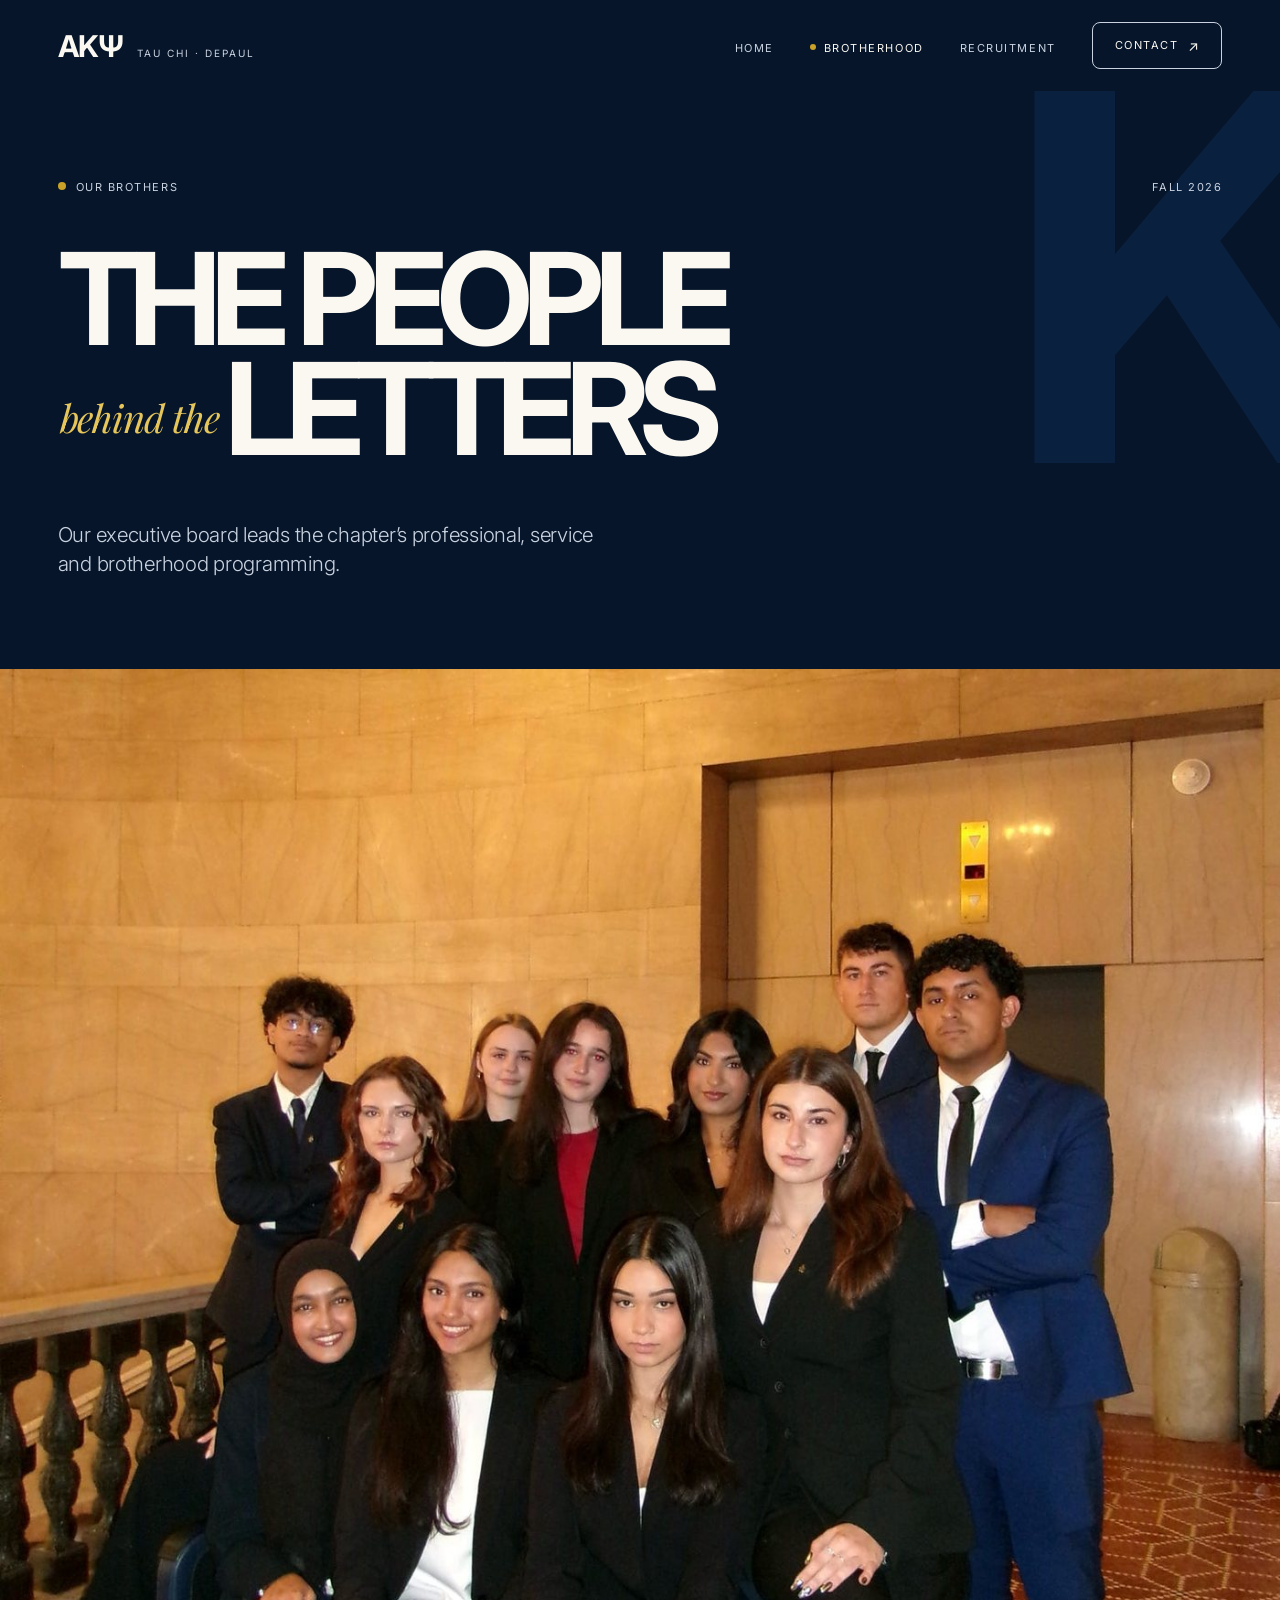
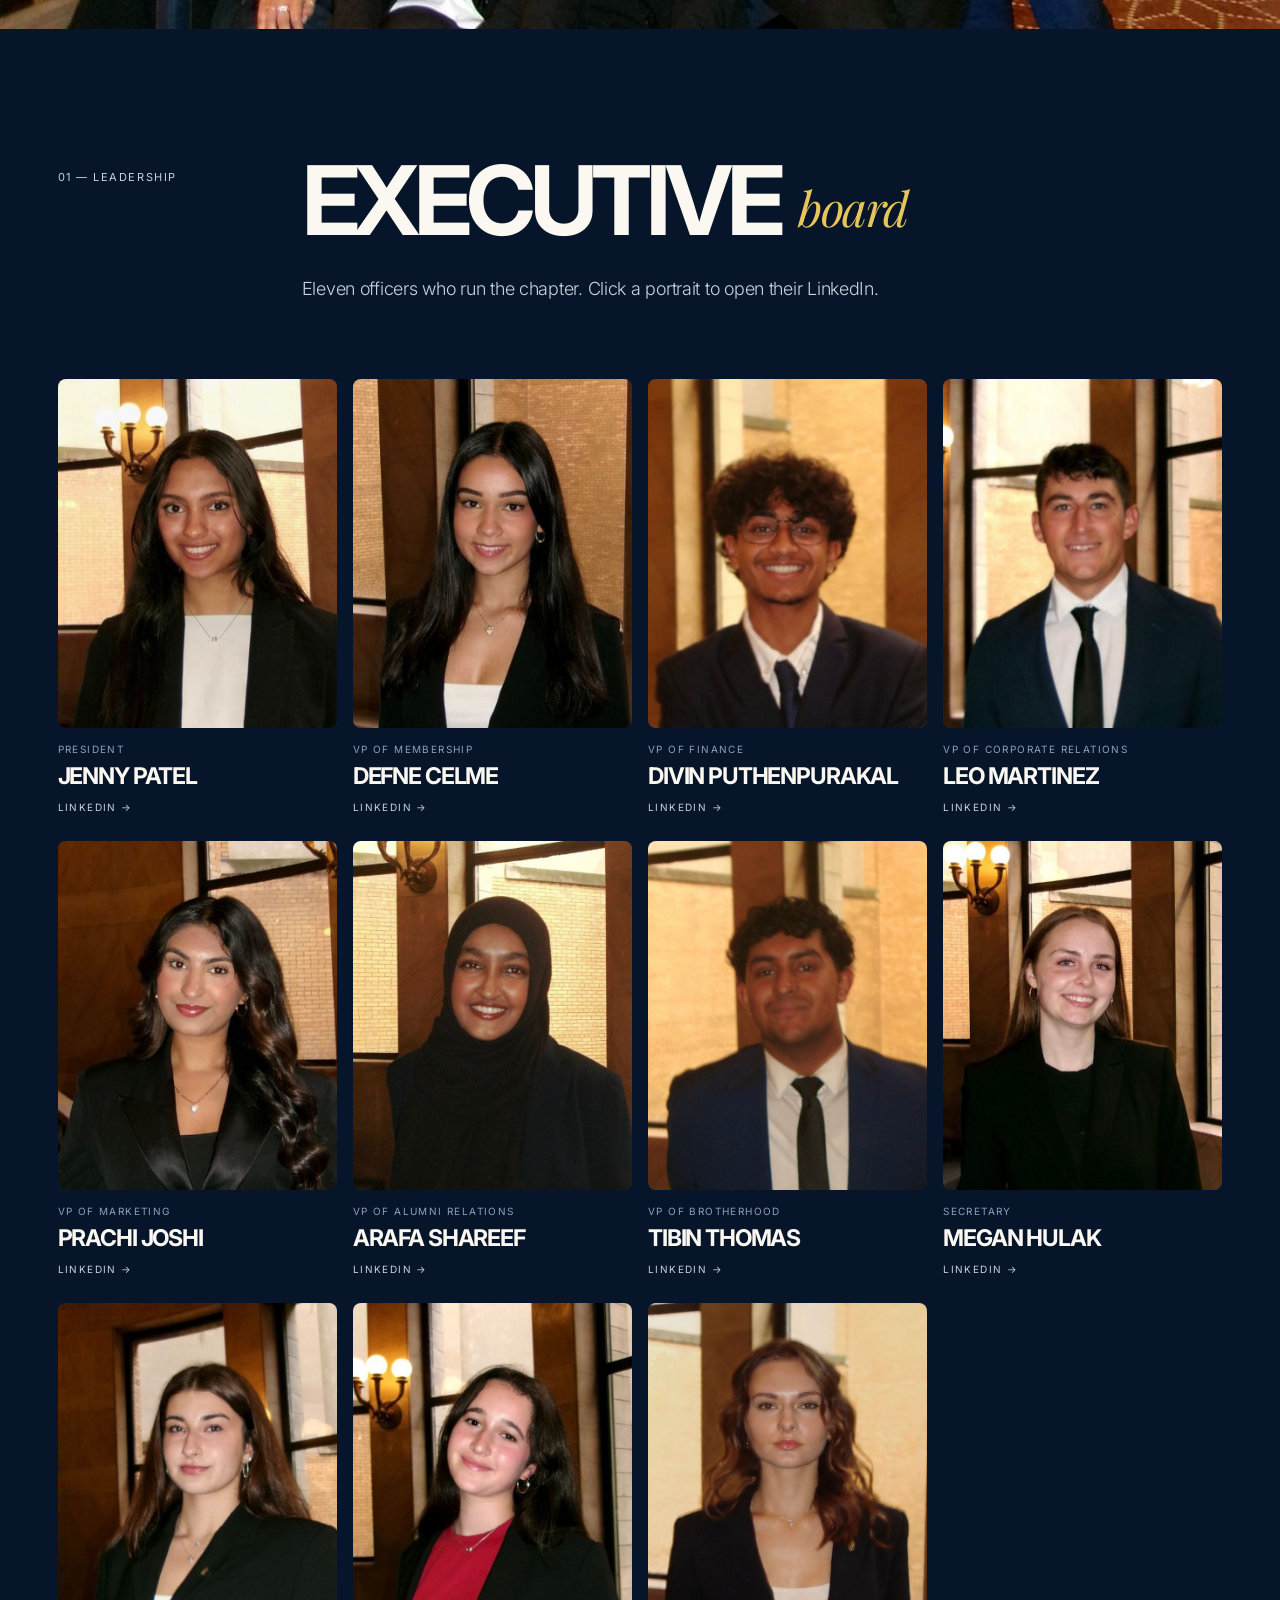
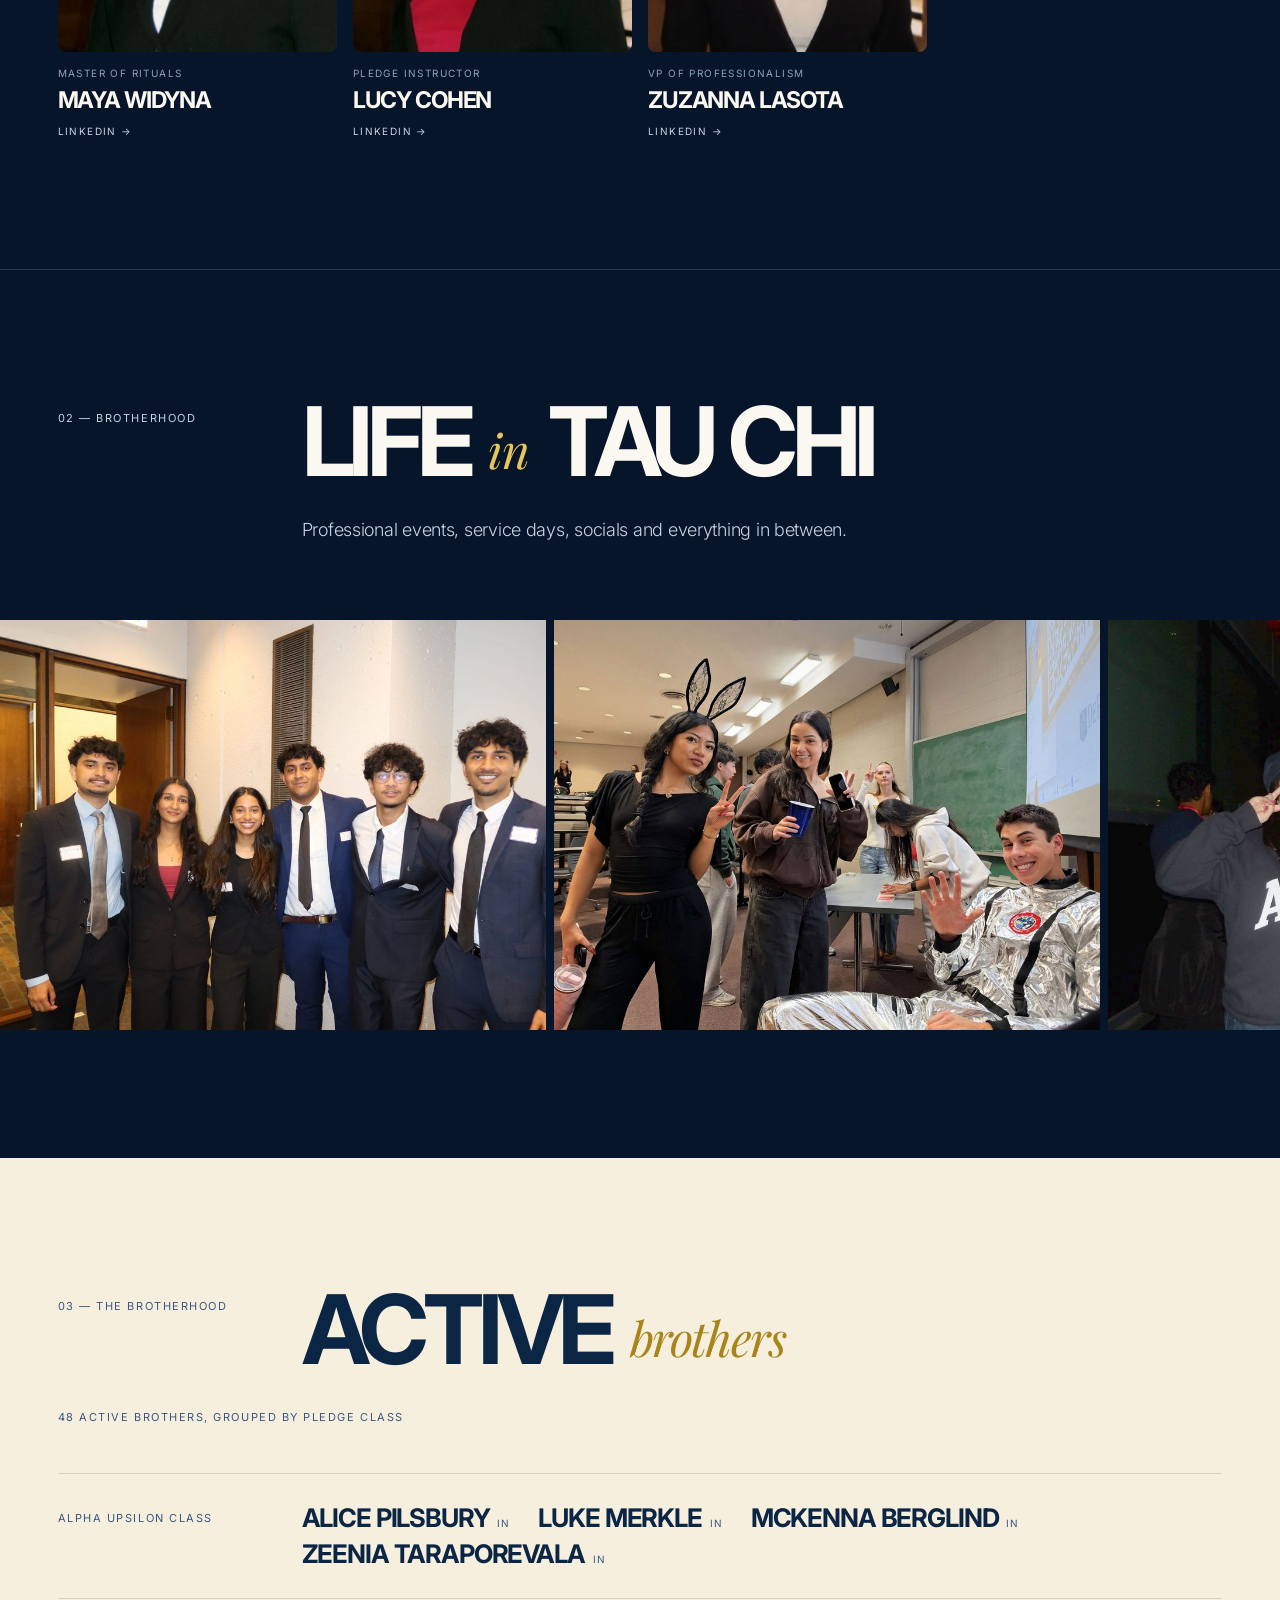
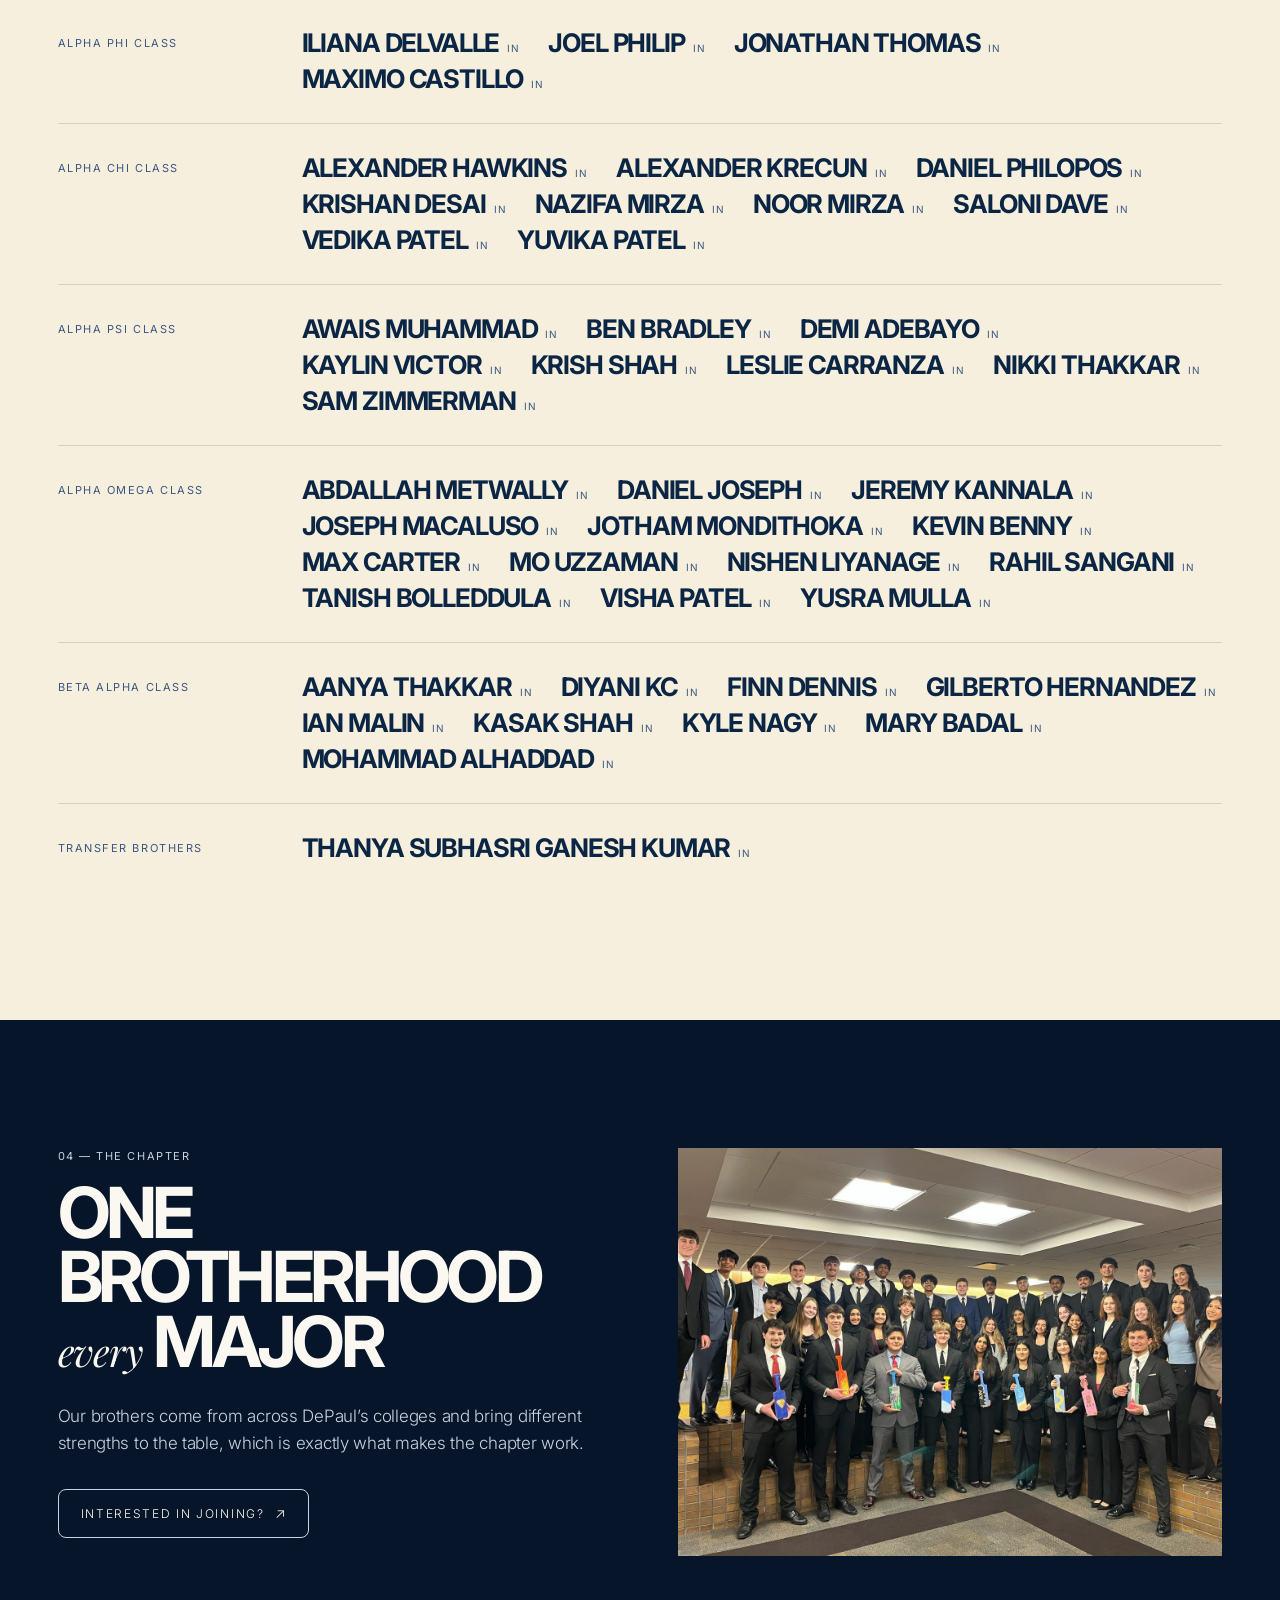
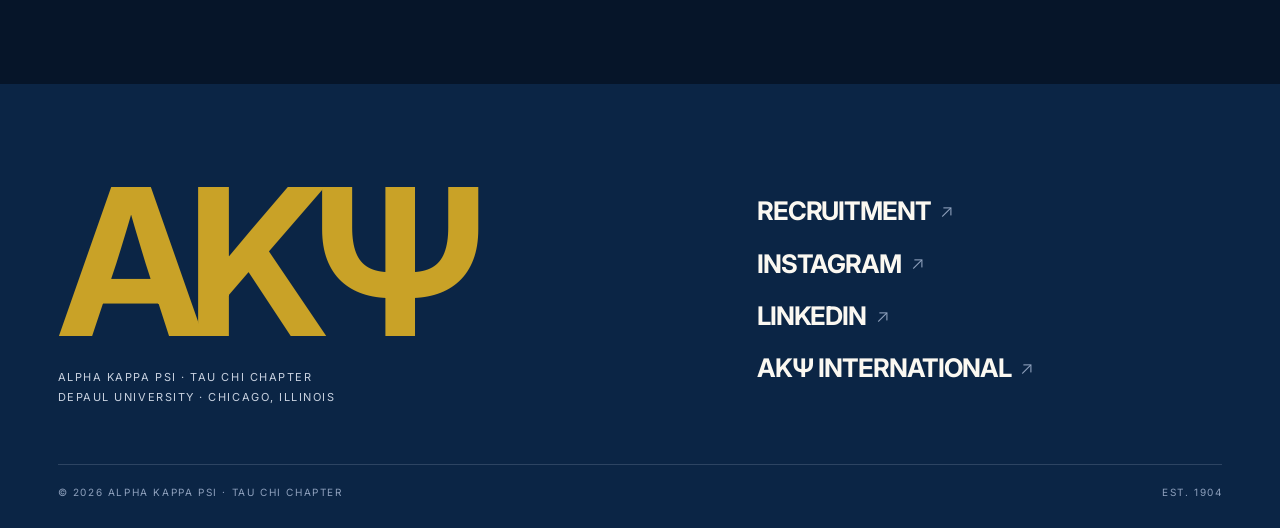
==== commit d2bebc3b: "Add files via upload" ====
--- a/brothers.html
+++ b/brothers.html
@@ -105,7 +105,7 @@
     </div>
   </footer>
 
-  <script src="data/site-data.js?v=5"></script>
+  <script src="data/site-data.js?v=6"></script>
   <script src="js/main.js?v=5"></script>
 </body>
 </html>
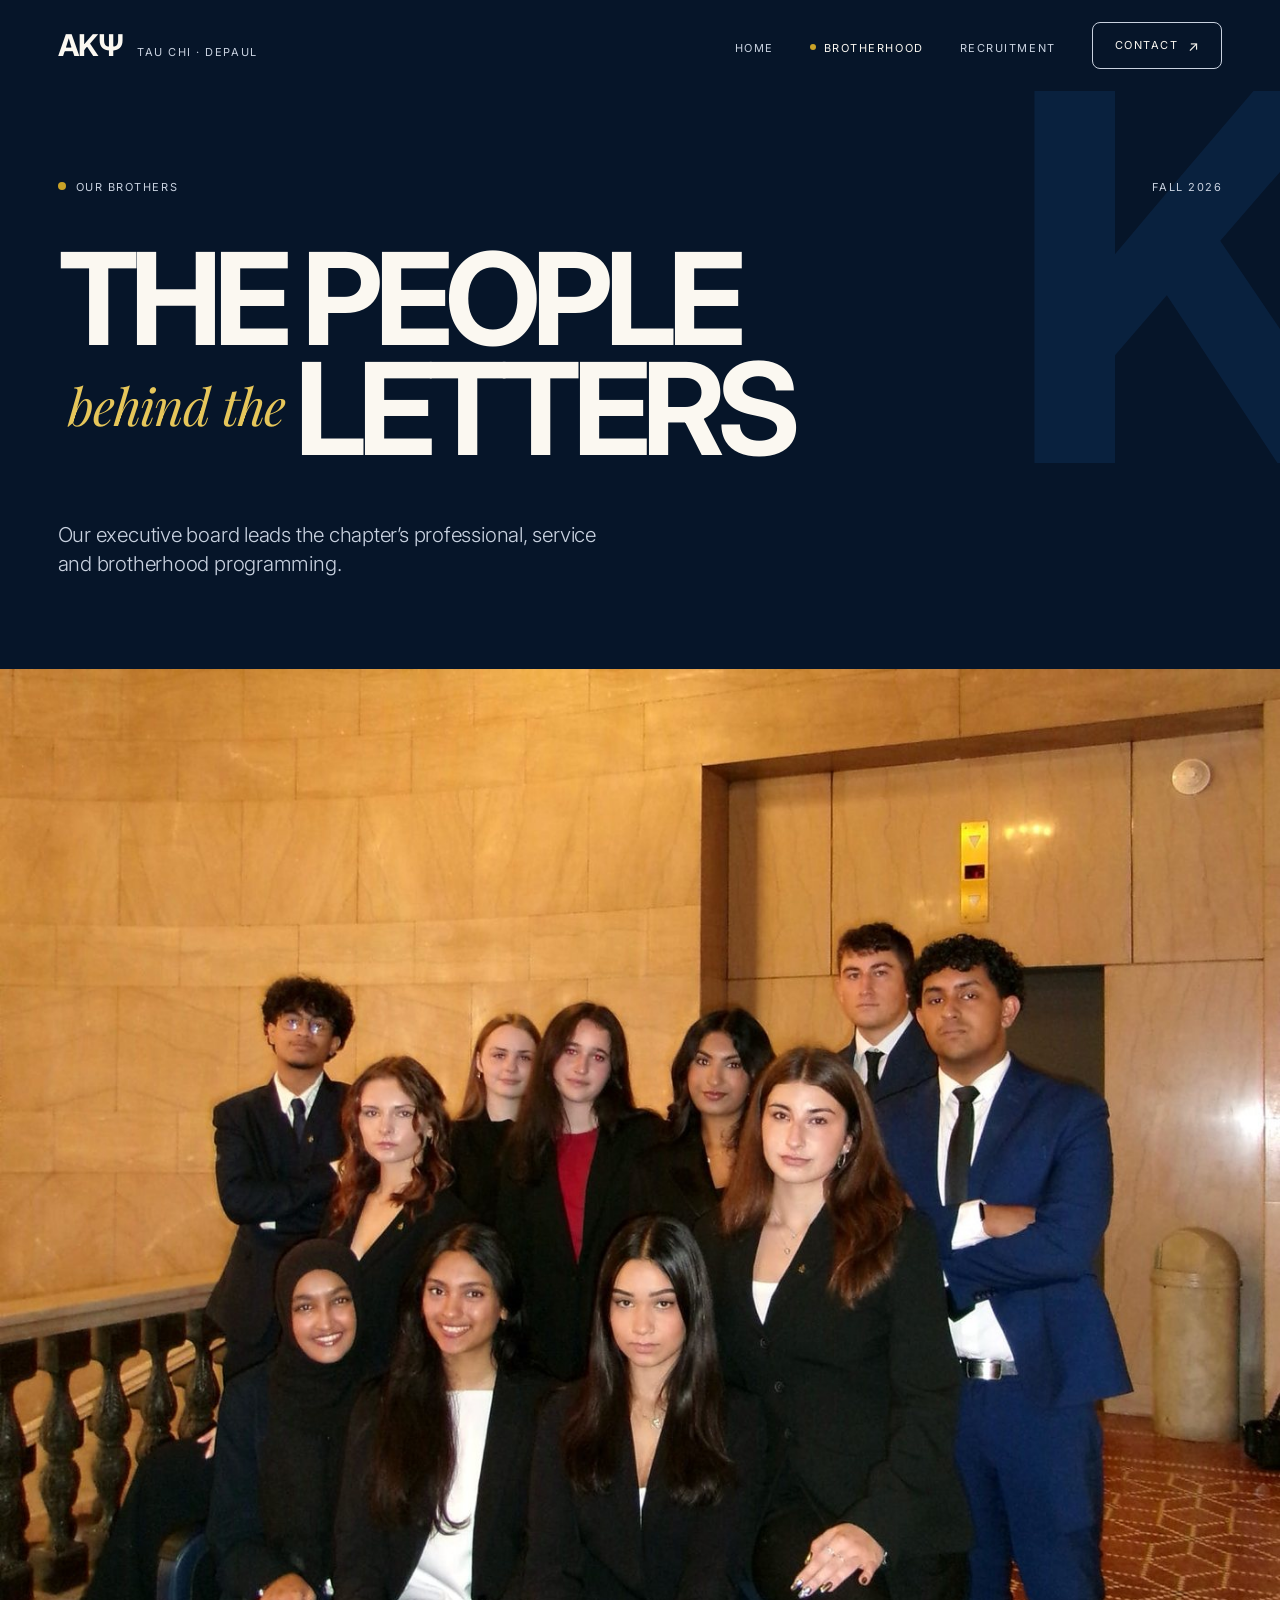
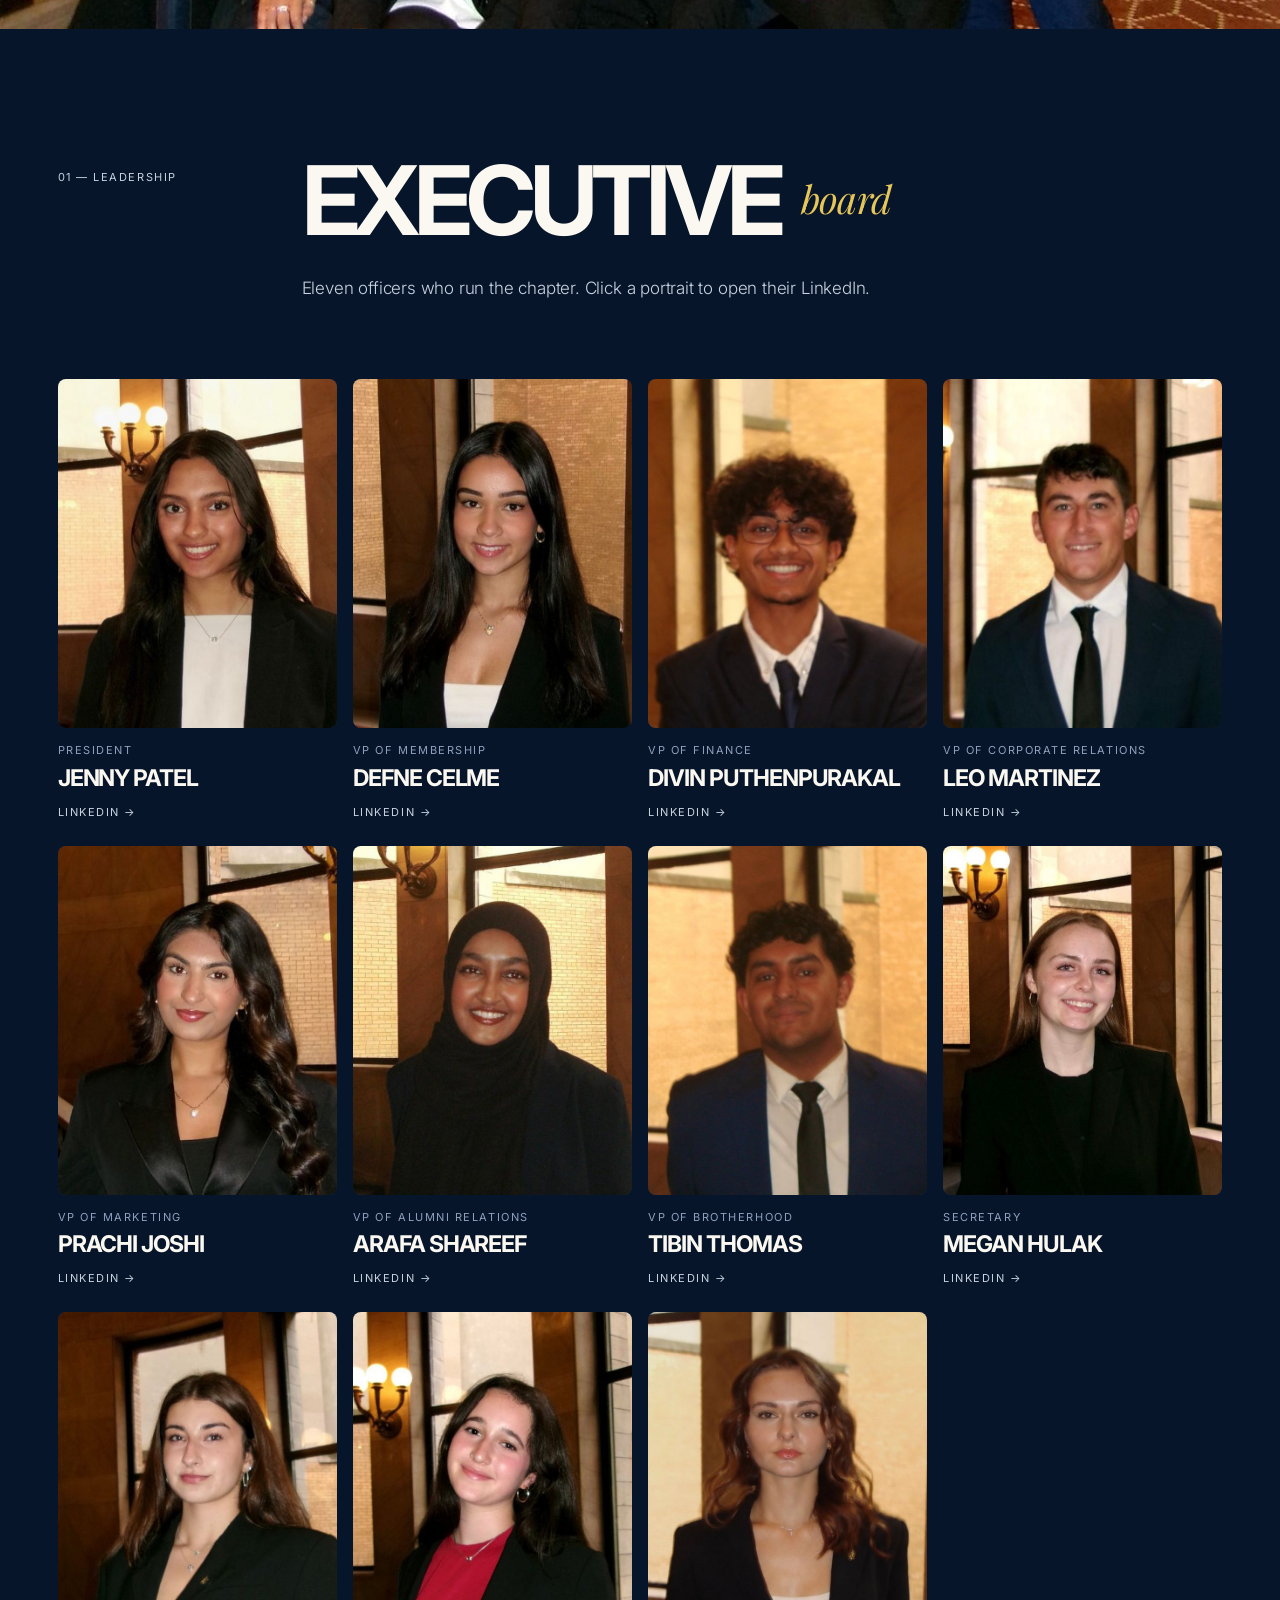
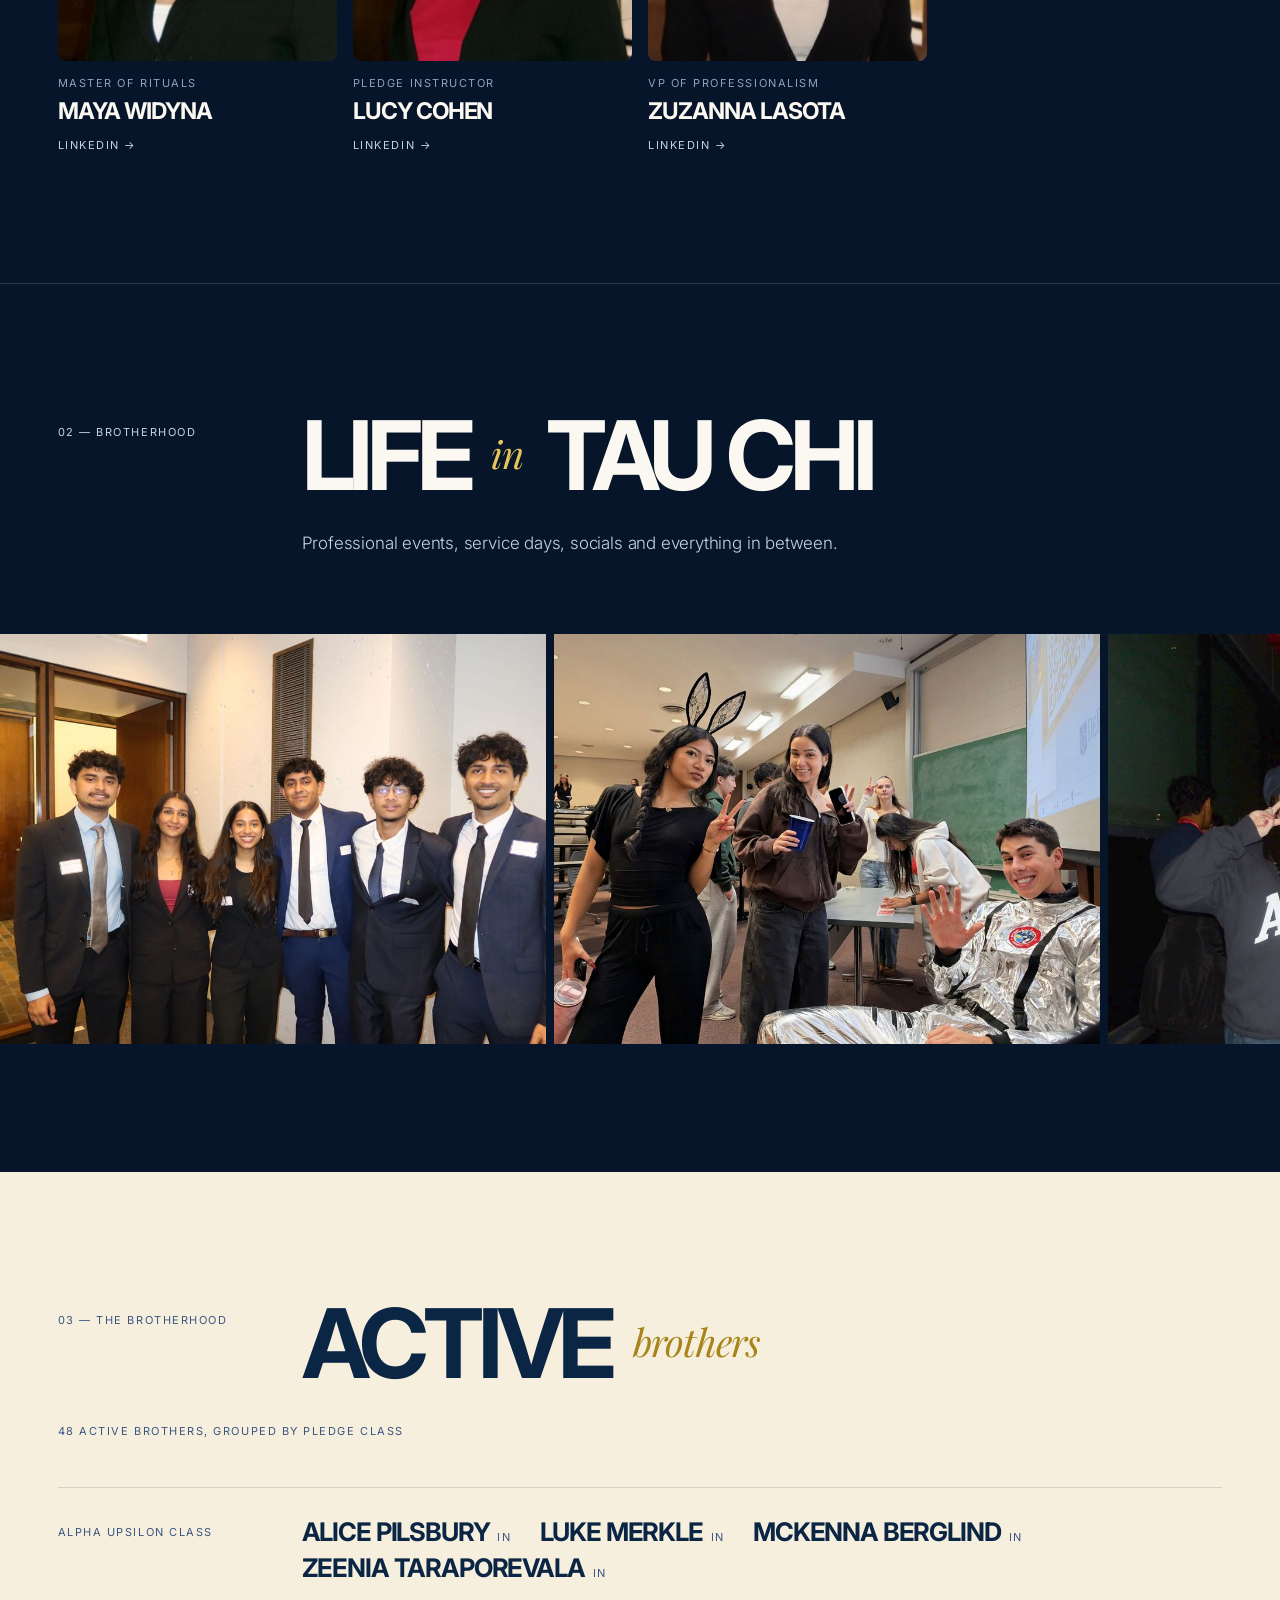
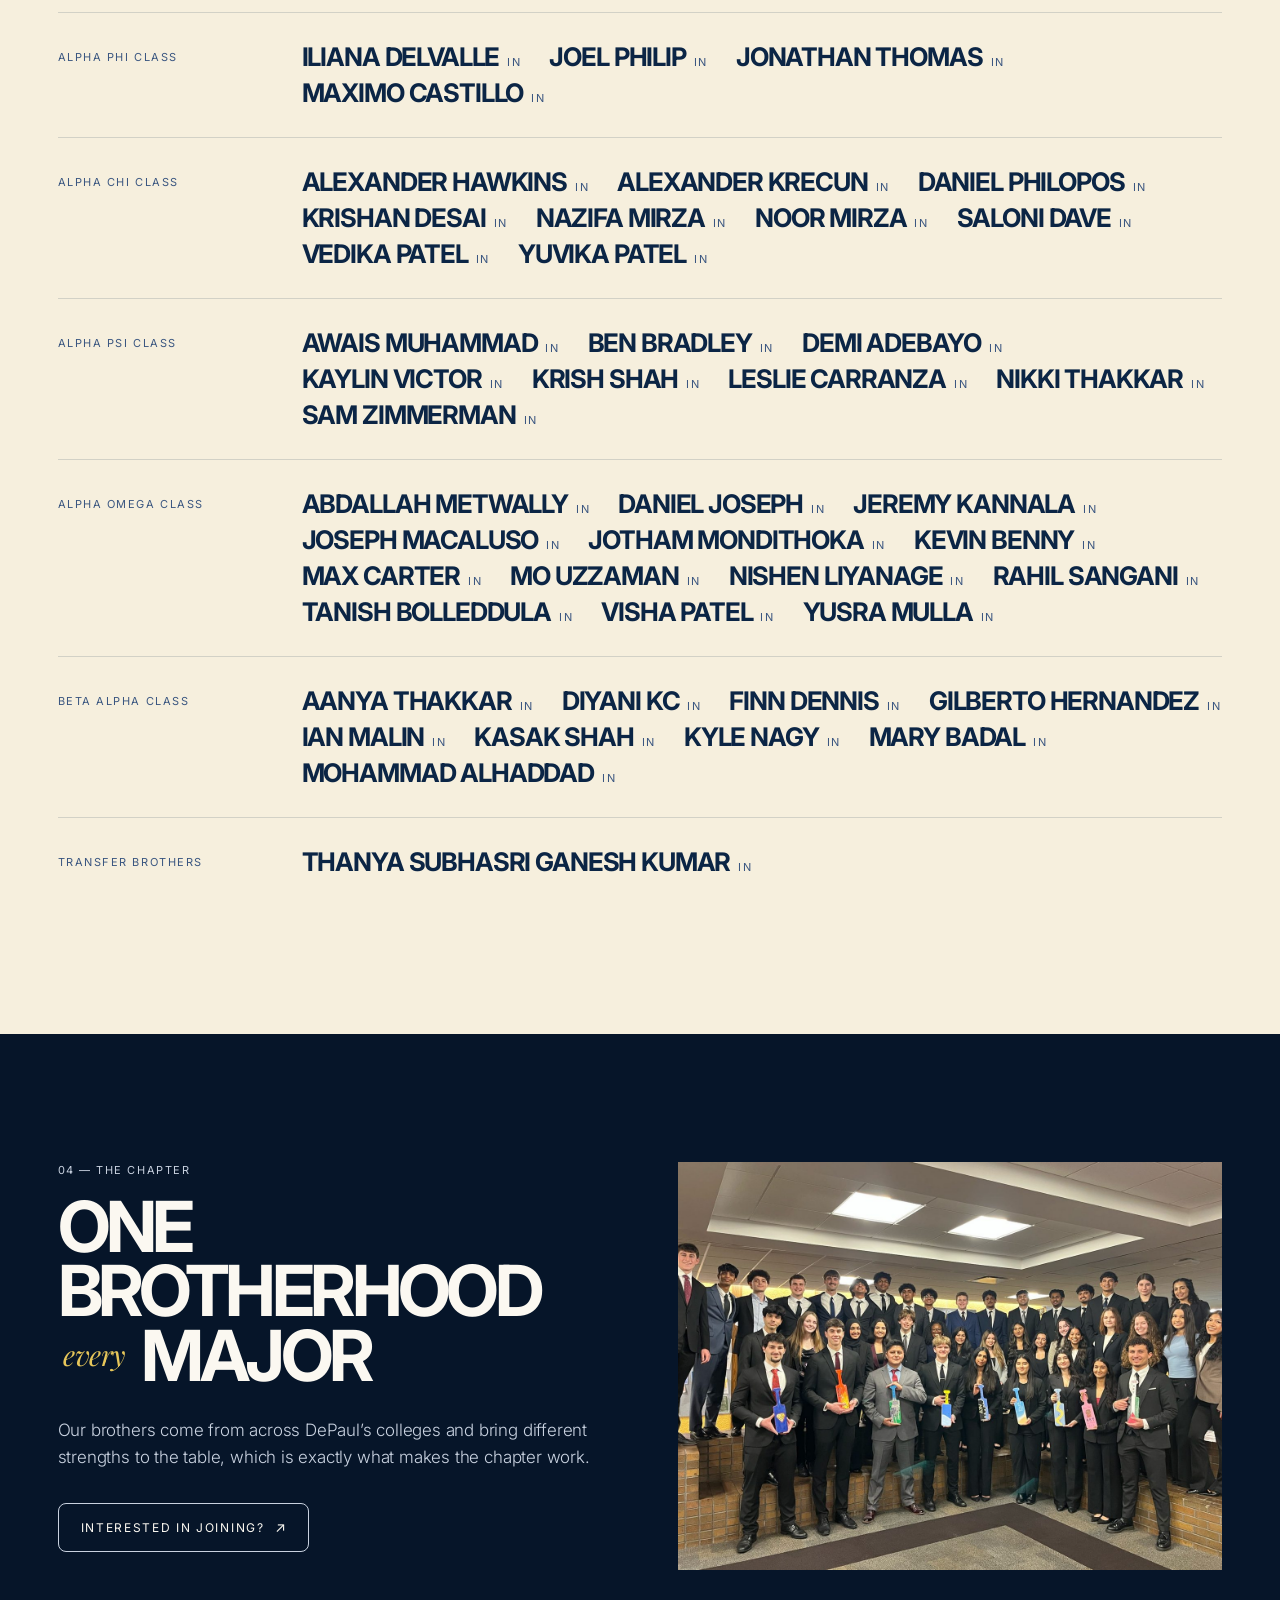
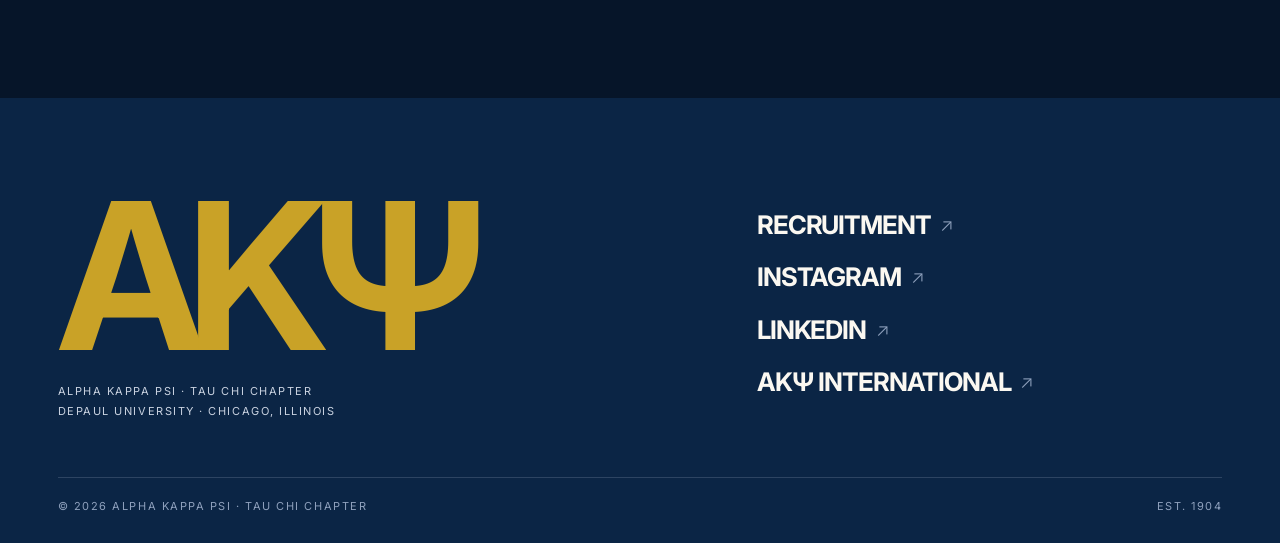
==== commit 2a417dc5: "Add files via upload" ====
--- a/brothers.html
+++ b/brothers.html
@@ -25,7 +25,7 @@
   <link rel="preconnect" href="https://fonts.googleapis.com">
   <link rel="preconnect" href="https://fonts.gstatic.com" crossorigin>
   <link href="https://fonts.googleapis.com/css2?family=Inter:wght@300;400;700&family=Playfair+Display:ital,wght@1,400&display=swap" rel="stylesheet">
-  <link rel="stylesheet" href="css/style.css?v=17">
+  <link rel="stylesheet" href="css/style.css?v=18">
 </head>
 <body>
   <header class="site-header">
--- a/css/style.css
+++ b/css/style.css
@@ -384,3 +384,61 @@
 html:not(.intro-seen) .hero-home h1 .row:nth-child(3) { animation-delay: 1.5s; }
 html:not(.intro-seen) .hero-home .hero-top, html:not(.intro-seen) .hero-home .hero-foot { animation-delay: 1.6s; }
 @media (prefers-reduced-motion: reduce) { .intro { display: none; } }
+
+/* =========================================================
+   Typography system — one set of rules for every page
+   Inter 700  : headlines (tight tracking)
+   Inter 300  : body copy, 17px
+   Inter 400  : small labels, 11px uppercase, wide tracking
+   Playfair italic : only the small gold connecting words + the mission quote
+   ========================================================= */
+:root {
+  --t-display: -.065em;   /* big headlines */
+  --t-head: -.045em;      /* smaller bold headings */
+  --t-label: .14em;       /* tiny uppercase labels */
+}
+
+/* Body copy: one size, one weight */
+.sec-head p, .split p, .card p, .value p, .faq details p, .cta p, .event-head p,
+.notice p, .event p, .congrats-body p, section:not(.linen) .split p, .linen .split p {
+  font-size: 17px; font-weight: 300; line-height: 1.6; letter-spacing: -.011em;
+}
+.hero .lead { font-weight: 300; letter-spacing: -.011em; }
+
+/* Labels: one size, one tracking */
+.label, .eyebrow, .card .num, .value .num, .member-role, .member-link, .brother .in,
+.footer-bottom, .brand-text, .cta .fine-print, .roster-count, .life-grid figcaption,
+.nav-links a, .pledge-class h3, .congrats-kicker, .event-date small, .stat-item span,
+.pull-quote figcaption, .member-meta {
+  font-family: var(--sans); font-size: 11px; font-weight: 400; font-style: normal;
+  text-transform: uppercase; letter-spacing: var(--t-label);
+}
+.member-meta { color: var(--pebble); margin-top: 6px; }
+@media (max-width: 820px) { .nav-links a { font-size: 34px; font-weight: 700; letter-spacing: var(--t-display); } }
+
+/* Buttons: identical everywhere */
+.btn-line, .btn, .btn-gold, .btn-navy, .cta-link {
+  font-family: var(--sans); font-size: 12px; font-weight: 400; letter-spacing: var(--t-label);
+}
+
+/* Headlines: same tracking ratio at every size */
+.hero h1, .sec-head h2, .split h2, .cta h2, .event-head h2, .value h3,
+.stat-item strong, .marquee.featured .marquee-set span, .congrats-body h2 { letter-spacing: var(--t-display); }
+.card h3, .faq summary, .member h3, .brother, .notice strong, .event h3, .event-date,
+.footer-links a { letter-spacing: var(--t-head); }
+
+/* Gold italic connecting words: one proportion in every headline */
+.hero h1 em, .sec-head h2 em, .split h2 em, .cta h2 em {
+  font-size: .4em; vertical-align: .55em; letter-spacing: -.02em; margin: 0 .2em; font-weight: 400;
+  color: var(--gold-light);
+}
+.linen .sec-head h2 em, .linen .split h2 em { color: #a8841a; }
+
+/* Company names: all one face (no mid-list italics) */
+.marquee.featured .marquee-set span:nth-child(3n+2) {
+  font-family: var(--sans); font-style: normal; font-weight: 700; text-transform: uppercase; letter-spacing: var(--t-display);
+}
+/* Values: keep the description column aligned on every row */
+.value { grid-template-columns: 220px minmax(0, 1.25fr) minmax(0, 1fr); }
+@media (max-width: 820px) { .value { grid-template-columns: 1fr; } }
+.value h3 { font-size: clamp(36px, 5vw, 80px); }
